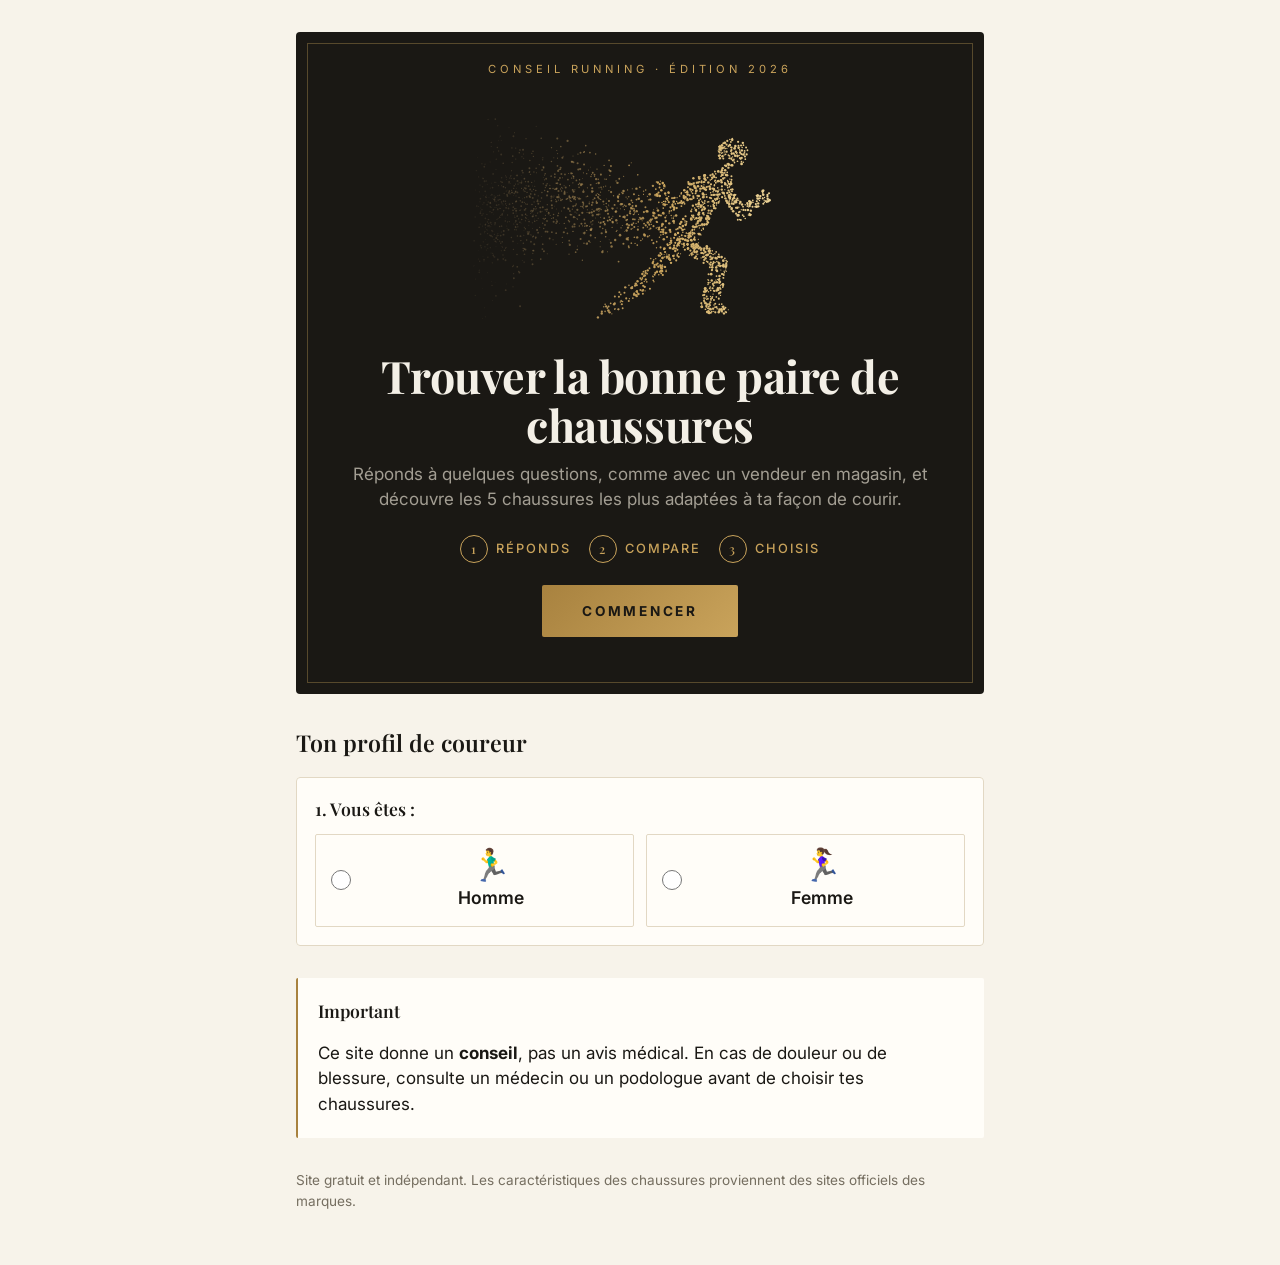
==== index.html @ 0af9e6ed "Annuler la demande de fusion n°16 Remet le site exactement comme après la demande n°15 (nom, titres," ====
<!DOCTYPE html>
<html lang="fr">

  <head>
    <meta charset="UTF-8">
    <meta name="viewport" content="width=device-width, initial-scale=1">
    <title>Trouver la bonne paire de chaussures</title>
    <meta name="description" content="Réponds à quelques questions (niveau, foulée, terrain, poids…) et découvre les 5 chaussures de running qui te correspondent, expliquées comme par un vendeur spécialisé.">
    <!-- Indique au navigateur que le site existe en version claire ET sombre. -->
    <meta name="color-scheme" content="light dark">
    <!-- Pour l'appli de téléphone : la fiche de l'appli (nom, icône, couleurs),
         la couleur de la barre du téléphone et l'icône pour les iPhone. -->
    <link rel="manifest" href="manifest.webmanifest">
    <meta name="theme-color" content="#1a1814" media="(prefers-color-scheme: light)">
    <meta name="theme-color" content="#0d0d0f" media="(prefers-color-scheme: dark)">
    <meta name="apple-mobile-web-app-capable" content="yes">
    <meta name="apple-mobile-web-app-title" content="Ma paire">
    <link rel="apple-touch-icon" href="icones/icone-180.png">
        <!-- L'icône de l'onglet (favicon). Ici, un emoji chaussure dessiné en SVG directement dans le lien :
         pas besoin de fichier image. -->
    <link rel="icon" href="data:image/svg+xml,<svg xmlns='http://www.w3.org/2000/svg' viewBox='0 0 100 100'><text y='.9em' font-size='90'>👟</text></svg>">
    <!-- Les polices viennent de Google Fonts (gratuites) : "Playfair Display" pour les titres,
         "Inter" pour le texte.
         Les deux "preconnect" font gagner un peu de temps au chargement. -->
    <link rel="preconnect" href="https://fonts.googleapis.com">
    <link rel="preconnect" href="https://fonts.gstatic.com" crossorigin>
    <link rel="stylesheet" href="https://fonts.googleapis.com/css2?family=Playfair+Display:wght@600;700&family=Inter:wght@400;500;600;700&display=swap">
    <!-- Relie la page à sa feuille de style. href = le chemin du fichier CSS. -->
        <link rel="stylesheet" href="css/style.css">
  </head>

  <body>

    <!-- ===================== EN-TÊTE : L'ACCUEIL =====================
         Un grand bandeau noir et or qui présente le site en 3 étapes. -->
    <header>
      <div class="accueil">
        <!-- L'illustration du coureur en particules (fichier images/coureur.svg).
             alt="" : elle est décorative, les lecteurs d'écran la sautent. -->
        <img class="illustration-coureur" src="images/coureur.svg" alt="" width="400" height="280">
        <h1>Trouver la bonne paire de chaussures</h1>
        <p class="accueil-texte">Réponds à quelques questions, comme avec un vendeur en magasin, et découvre les 5 chaussures les plus adaptées à ta façon de courir.</p>

        <!-- <ol> = liste numérotée : les 3 étapes du site. -->
        <ol class="etapes">
          <li><span class="etape-numero">1</span> Réponds</li>
          <li><span class="etape-numero">2</span> Compare</li>
          <li><span class="etape-numero">3</span> Choisis</li>
        </ol>

        <!-- Un lien vers la première question, habillé en bouton. -->
        <a class="bouton-commencer" href="#questionnaire">Commencer</a>
      </div>
    </header>

    <!-- ===================== CONTENU PRINCIPAL ===================== -->
    <main>

      <!-- ========== SECTION QUESTIONNAIRE ========== -->
      <section id="questionnaire">
        <h2>Ton profil de coureur</h2>

        <!-- La barre de progression. Elle reste collée en haut de l'écran pendant
             qu'on descend, et app.js la remplit au fur et à mesure des réponses.
             "hidden" la cache tant que le sexe n'est pas choisi. -->
        <div id="progression" class="progression" hidden>
          <p id="progression-texte">1 réponse sur 10</p>
          <div class="progression-fond">
            <div id="progression-barre" class="progression-barre"></div>
          </div>
        </div>

        <!-- <form> regroupe toutes les questions.
             id="formulaire" permettra au JavaScript de le retrouver.
             Chaque réponse est rangée dans un <div class="choix"> : le CSS en fait
             une grande case cliquable. -->
        <form id="formulaire">

          <!-- ----- Question 1 : le sexe -----
               C'est elle qui choisit le parcours (homme ou femme) : la suite du questionnaire
               reste cachée tant qu'on n'a pas répondu, et seules les chaussures du bon
               modèle (homme ou femme) seront proposées.
               La classe "choix-deux" place les deux réponses côte à côte. -->
          <fieldset>
            <legend>1. Vous êtes :</legend>
            <div class="choix-deux">
            <div class="choix">
              <input type="radio" id="sexe-homme" name="sexe" value="homme" required>
              <label for="sexe-homme"><span class="icone" aria-hidden="true">🏃‍♂️</span>Homme</label>
            </div>
            <div class="choix">
              <input type="radio" id="sexe-femme" name="sexe" value="femme">
              <label for="sexe-femme"><span class="icone" aria-hidden="true">🏃‍♀️</span>Femme</label>
            </div>
            </div>
          </fieldset>

          <!-- La suite des questions. "hidden" la cache au départ :
               app.js l'affiche dès que le sexe est choisi. -->
          <div id="suite-questions" hidden>

          <!-- ----- Question 2 : le niveau -----
               Les 3 boutons ont le même name="niveau" : on ne peut en cocher qu'un.
               "required" sur le premier oblige à répondre avant d'envoyer. -->
          <fieldset>
            <legend>2. Quel est ton niveau ?</legend>
            <div class="choix">
              <input type="radio" id="niveau-debutant" name="niveau" value="debutant" required>
              <label for="niveau-debutant"><span class="icone" aria-hidden="true">🌱</span>Débutant (moins d'un an de course)</label>
            </div>
            <div class="choix">
              <input type="radio" id="niveau-intermediaire" name="niveau" value="intermediaire">
              <label for="niveau-intermediaire"><span class="icone" aria-hidden="true">🏃</span>Intermédiaire (je cours régulièrement)</label>
            </div>
            <div class="choix">
              <input type="radio" id="niveau-confirme" name="niveau" value="confirme">
              <label for="niveau-confirme"><span class="icone" aria-hidden="true">🏆</span>Confirmé (je m'entraîne avec des objectifs de temps)</label>
            </div>
          </fieldset>

          <!-- ----- Question 3 : le kilométrage -----
               <select> crée une liste déroulante. Chaque <option> est un choix.
               La première option, vide (value=""), oblige à faire un vrai choix grâce à "required". -->
          <fieldset>
            <legend>3. Combien de kilomètres cours-tu par semaine ?</legend>
            <label for="km">Kilométrage hebdomadaire</label>
            <select id="km" name="km" required>
              <option value="">Choisis une réponse</option>
              <option value="moins15">Moins de 15 km</option>
              <option value="15a30">De 15 à 30 km</option>
              <option value="30a50">De 30 à 50 km</option>
              <option value="plus50">Plus de 50 km</option>
            </select>
          </fieldset>

          <!-- ----- Question 4 : l'objectif ----- -->
          <fieldset>
            <legend>4. Quel est ton objectif principal ?</legend>
            <div class="choix">
              <input type="radio" id="objectif-plaisir" name="objectif" value="plaisir" required>
              <label for="objectif-plaisir"><span class="icone" aria-hidden="true">😊</span>Courir pour le plaisir et la forme</label>
            </div>
            <div class="choix">
              <input type="radio" id="objectif-10km" name="objectif" value="10km">
              <label for="objectif-10km"><span class="icone" aria-hidden="true">⏱️</span>Courses de 5 à 10 km</label>
            </div>
            <div class="choix">
              <input type="radio" id="objectif-semi" name="objectif" value="semi">
              <label for="objectif-semi"><span class="icone" aria-hidden="true">🏅</span>Semi-marathon</label>
            </div>
            <div class="choix">
              <input type="radio" id="objectif-marathon" name="objectif" value="marathon">
              <label for="objectif-marathon"><span class="icone" aria-hidden="true">🏁</span>Marathon</label>
            </div>
            <div class="choix">
              <input type="radio" id="objectif-ultra" name="objectif" value="ultra">
              <label for="objectif-ultra"><span class="icone" aria-hidden="true">⛰️</span>Trail long ou ultra</label>
            </div>
          </fieldset>

          <!-- ----- Question 5 : le terrain ----- -->
          <fieldset>
            <legend>5. Sur quel terrain cours-tu le plus ?</legend>
            <div class="choix">
              <input type="radio" id="terrain-route" name="terrain" value="route" required>
              <label for="terrain-route"><span class="icone" aria-hidden="true">🛣️</span>Route, trottoirs, piste</label>
            </div>
            <div class="choix">
              <input type="radio" id="terrain-trail" name="terrain" value="trail">
              <label for="terrain-trail"><span class="icone" aria-hidden="true">🌲</span>Trail : sentiers, montagne, boue</label>
            </div>
            <div class="choix">
              <input type="radio" id="terrain-mixte" name="terrain" value="mixte">
              <label for="terrain-mixte"><span class="icone" aria-hidden="true">🌳</span>Mixte : un peu des deux, chemins de parc</label>
            </div>
          </fieldset>

          <!-- ----- Question 6 : le poids -----
               On demande une fourchette, pas un chiffre précis : c'est moins intrusif
               et ça suffit pour choisir le niveau d'amorti. -->
          <fieldset>
            <legend>6. Quel est ton poids approximatif ?</legend>
            <label for="poids">Poids</label>
            <select id="poids" name="poids" required>
              <!-- Les tranches de poids sont ajoutées par app.js :
                   elles ne sont pas les mêmes pour les hommes et pour les femmes. -->
              <option value="">Choisis une réponse</option>
            </select>
          </fieldset>

          <!-- ----- Question 7 : la foulée (pronation) -----
               <small> affiche un texte d'aide plus discret.
               Pas d'icônes ici : le schéma explique déjà les réponses. -->
          <fieldset>
            <legend>7. Comment ton pied se pose-t-il ?</legend>
            <p><small>Astuce : regarde l'usure de tes anciennes chaussures. Usées côté intérieur : plutôt pronateur. Côté extérieur : plutôt supinateur. Usure centrée : neutre.</small></p>
            <!-- Le schéma des 3 types de foulée (fichier images/foulee.svg).
                 <figure> regroupe une image et sa légende (<figcaption>). -->
            <figure class="schema-foulee">
              <img src="images/foulee.svg" alt="Schéma : pied neutre, usure au centre de la semelle ; pronateur, le pied s'écrase vers l'intérieur et la semelle s'use côté intérieur ; supinateur, le pied roule vers l'extérieur et la semelle s'use côté extérieur." width="360" height="228">
              <figcaption>En haut, les pieds vus de dos. En bas, les semelles vues de dessus : la zone dorée montre où elles s'usent.</figcaption>
            </figure>
            <div class="choix">
              <input type="radio" id="foulee-neutre" name="foulee" value="neutre" required>
              <label for="foulee-neutre">Neutre</label>
            </div>
            <div class="choix">
              <input type="radio" id="foulee-pronateur" name="foulee" value="pronateur">
              <label for="foulee-pronateur">Pronateur (le pied s'écrase vers l'intérieur)</label>
            </div>
            <div class="choix">
              <input type="radio" id="foulee-supinateur" name="foulee" value="supinateur">
              <label for="foulee-supinateur">Supinateur (le pied roule vers l'extérieur)</label>
            </div>
            <div class="choix">
              <input type="radio" id="foulee-inconnue" name="foulee" value="inconnue">
              <label for="foulee-inconnue">Je ne sais pas</label>
            </div>
          </fieldset>

          <!-- ----- Question 8 : les blessures passées -----
               Ici ce sont des CHECKBOX : plusieurs réponses possibles.
               Pas de "required" : on peut n'en cocher aucune. -->
          <fieldset>
            <legend>8. As-tu déjà eu une de ces blessures ? (plusieurs choix possibles)</legend>
            <div class="choix">
              <input type="checkbox" id="blessure-genou" name="blessures" value="genou">
              <label for="blessure-genou">Douleur au genou</label>
            </div>
            <div class="choix">
              <input type="checkbox" id="blessure-tibia" name="blessures" value="tibia">
              <label for="blessure-tibia">Douleur au tibia (périostite)</label>
            </div>
            <div class="choix">
              <input type="checkbox" id="blessure-achille" name="blessures" value="achille">
              <label for="blessure-achille">Tendon d'Achille</label>
            </div>
            <div class="choix">
              <input type="checkbox" id="blessure-plantaire" name="blessures" value="plantaire">
              <label for="blessure-plantaire">Sous le pied (aponévrosite plantaire)</label>
            </div>
            <div class="choix">
              <input type="checkbox" id="blessure-cheville" name="blessures" value="cheville">
              <label for="blessure-cheville">Entorses de cheville à répétition</label>
            </div>
          </fieldset>

          <!-- ----- Question 9 : les sensations ----- -->
          <fieldset>
            <legend>9. Quelles sensations recherches-tu ?</legend>
            <div class="choix">
              <input type="radio" id="sensation-amorti" name="sensation" value="amorti" required>
              <label for="sensation-amorti"><span class="icone" aria-hidden="true">☁️</span>Beaucoup d'amorti, du confort</label>
            </div>
            <div class="choix">
              <input type="radio" id="sensation-equilibre" name="sensation" value="equilibre">
              <label for="sensation-equilibre"><span class="icone" aria-hidden="true">⚖️</span>Un équilibre entre confort et dynamisme</label>
            </div>
            <div class="choix">
              <input type="radio" id="sensation-dynamisme" name="sensation" value="dynamisme">
              <label for="sensation-dynamisme"><span class="icone" aria-hidden="true">⚡</span>Du dynamisme, une chaussure légère et réactive</label>
            </div>
          </fieldset>

          <!-- ----- Question 10 : la largeur du pied ----- -->
          <fieldset>
            <legend>10. Comment est la largeur de ton pied ?</legend>
            <div class="choix">
              <input type="radio" id="largeur-normale" name="largeur" value="normale" required>
              <label for="largeur-normale"><span class="icone" aria-hidden="true">🦶</span>Normale</label>
            </div>
            <div class="choix">
              <input type="radio" id="largeur-large" name="largeur" value="large">
              <label for="largeur-large"><span class="icone" aria-hidden="true">↔️</span>Large (je me sens souvent serré)</label>
            </div>
            <div class="choix">
              <input type="radio" id="largeur-inconnue" name="largeur" value="inconnue">
              <label for="largeur-inconnue"><span class="icone" aria-hidden="true">🤔</span>Je ne sais pas</label>
            </div>
          </fieldset>

          <!-- ----- Question 11 : le budget ----- -->
          <fieldset>
            <legend>11. Quel est ton budget maximum ?</legend>
            <label for="budget">Budget</label>
            <select id="budget" name="budget" required>
              <option value="">Choisis une réponse</option>
              <option value="100">Jusqu'à 100 €</option>
              <option value="150">Jusqu'à 150 €</option>
              <option value="200">Jusqu'à 200 €</option>
              <option value="illimite">Peu importe</option>
            </select>
          </fieldset>

          <!-- Le bouton d'envoi. type="submit" signifie : "envoie le formulaire". -->
          <button type="submit">Voir mes chaussures</button>

          </div>

        </form>
      </section>


      <!-- ========== AVERTISSEMENT ========== -->
      <aside id="avertissement">
        <h2>Important</h2>
        <p>Ce site donne un <strong>conseil</strong>, pas un avis médical. En cas de douleur ou de blessure, consulte un médecin ou un podologue avant de choisir tes chaussures.</p>
      </aside>

    </main>

    <!-- ===================== PIED DE PAGE ===================== -->
    <footer>
      <p>Site gratuit et indépendant. Les caractéristiques des chaussures proviennent des sites officiels des marques.</p>
    </footer>

        <!-- Charge le JavaScript. On le place en bas de la page pour que tout le HTML
         soit déjà construit quand le script démarre (sinon il ne trouverait pas le formulaire). -->
    <script src="js/app.js"></script>
    <!-- Installe l'appli de téléphone (voir js/appli.js). -->
    <script src="js/appli.js"></script>
  </body>
</html>
---- css/style.css ----
/* =========================================================
   FEUILLE DE STYLE DU SITE "TROUVER LA BONNE PAIRE DE CHAUSSURES"
   ========================================================= */

/* ---------- 1. Les variables ----------
   :root désigne toute la page. On y range nos couleurs dans des "variables"
   (elles commencent par --). Pour changer une couleur partout sur le site,
   il suffit de la modifier ICI. Le mode sombre (section 2) les remplace. */
:root {
  --couleur-principale: #a8823f;   /* or : boutons, réponses choisies, filets */
  --couleur-secondaire: #c9a35b;   /* or clair : fin des barres dorées */
  --degrade: linear-gradient(135deg, #a8823f, #c9a35b);   /* le dégradé doré des boutons */
  --couleur-fond: #f7f3ea;         /* ivoire : fond de la page */
  --fond-page: #f7f3ea;            /* le fond complet de la page (un dégradé en mode sombre) */
  --couleur-carte: #fffdf8;        /* blanc cassé : fond des blocs de questions */
  --couleur-pale: #f1e7d2;         /* or très pâle : réponse choisie */
  --couleur-texte: #1a1814;        /* presque noir : texte principal */
  --couleur-texte-doux: #756e60;   /* gris chaud : textes d'aide */
  --couleur-bordure: #e2d8c4;      /* beige : contours */
  --bordure-pastille: #d8ccb4;     /* beige un peu plus foncé : contour des pastilles */
  --couleur-case-vide: #e9e1cf;    /* beige : cases vides des jauges */
  --fond-bandeau: #1a1814;         /* noir : bandeaux de l'accueil et des résultats */
  --bordure-bandeau: transparent;  /* contour des bandeaux (visible en mode sombre) */
  --or-sur-bandeau: #c9a35b;       /* or : petits textes posés sur les bandeaux noirs */
  --texte-sur-or: #1a1814;         /* texte des boutons dorés */
  --ombre: 0 12px 40px rgba(60, 45, 20, 0.08);            /* ombre douce : les cartes "flottent" */
  --ombre-premiere: 0 20px 50px rgba(60, 45, 20, 0.12);   /* ombre plus marquée de la carte n°1 */
  --reflet-or: rgba(201, 163, 91, 0.28);                  /* reflet qui traverse la carte n°1 */
  --arrondi: 4px;                  /* coins à peine arrondis : plus élégant */
  --police-titres: "Playfair Display", Georgia, serif;
  --police-texte: "Inter", system-ui, -apple-system, "Segoe UI", Roboto, sans-serif;
}

/* ---------- 2. Le mode sombre : noir et or ----------
   Cette "media query" s'applique seulement si le téléphone ou l'ordinateur
   est réglé en mode sombre. On change juste les variables : tout le site suit. */
@media (prefers-color-scheme: dark) {
  :root {
    --couleur-principale: #c9a35b;
    --couleur-secondaire: #e6c88a;
    --degrade: linear-gradient(135deg, #c9a35b, #e6c88a);
    --couleur-fond: #0d0d0f;
    /* radial-gradient : une lueur dorée très légère en haut de la page */
    --fond-page: radial-gradient(1200px 600px at 50% -10%, #1d1a14, #0d0d0f 60%);
    --couleur-carte: #16161a;
    --couleur-pale: #2a2418;
    --couleur-texte: #f3efe6;
    --couleur-texte-doux: #a39e93;
    --couleur-bordure: #2c2b30;
    --bordure-pastille: #3a3830;
    --couleur-case-vide: #2c2b30;
    --fond-bandeau: transparent;
    --bordure-bandeau: #2c2b30;
    --or-sur-bandeau: #e6c88a;
    --texte-sur-or: #0d0d0f;
    --ombre: 0 20px 50px rgba(0, 0, 0, 0.5);
    --ombre-premiere: 0 0 0 1px rgba(201, 163, 91, 0.25), 0 30px 60px rgba(0, 0, 0, 0.6);
    --reflet-or: rgba(232, 200, 130, 0.18);
  }
}

/* ---------- 3. Réglage de base ----------
   box-sizing: border-box fait que la largeur d'un élément INCLUT ses marges intérieures.
   Sans ça, les calculs de taille deviennent vite casse-tête. Le * veut dire "tous les éléments". */
* {
  box-sizing: border-box;
}

/* Quand on clique sur "Commencer", la page glisse doucement jusqu'aux questions. */
html {
  scroll-behavior: smooth;
}

body {
  margin: 0;                                  /* supprime la marge blanche par défaut du navigateur */
  font-family: var(--police-texte);           /* "Inter" : sobre et très lisible */
  font-size: 17px;
  line-height: 1.5;                           /* espace entre les lignes : plus confortable à lire */
  color: var(--couleur-texte);                /* var(...) utilise une variable définie plus haut */
  background: var(--fond-page);
  background-attachment: fixed;               /* le fond ne défile pas avec la page */
}

/* Les titres utilisent la police élégante "Playfair Display". */
h1,
h2,
h3,
legend {
  font-family: var(--police-titres);
}

/* ---------- 4. La largeur du contenu ----------
   On limite la largeur pour que les lignes ne soient pas trop longues sur grand écran,
   et margin: 0 auto centre le bloc horizontalement. padding = marge intérieure. */
header,
main,
footer {
  max-width: 720px;
  margin: 0 auto;
  padding: 0 16px;
}

/* ---------- 5. Les animations ----------
   @keyframes décrit une animation : ici, l'élément apparaît en glissant un peu vers le haut. */
@keyframes apparition {
  from {
    opacity: 0;
    transform: translateY(14px);
  }
  to {
    opacity: 1;
    transform: translateY(0);
  }
}

/* Les éléments qui apparaissent en douceur. */
.accueil,
#suite-questions fieldset,
.bandeau-resultats {
  animation: apparition 0.5s ease-out both;
}

/* Si la personne a demandé moins d'animations dans les réglages de son appareil,
   on les coupe toutes. */
@media (prefers-reduced-motion: reduce) {
  *,
  *::before,
  *::after {
    animation: none !important;
    transition: none !important;
  }

  html {
    scroll-behavior: auto;
  }
}

/* ---------- 6. L'accueil ----------
   Le grand bandeau noir en haut de la page du questionnaire, avec un fin cadre doré. */
header {
  padding-top: 20px;
}

.accueil {
  position: relative;           /* pour placer le cadre et la petite ligne du haut (voir plus bas) */
  padding: 60px 22px 44px;
  border: 1px solid var(--bordure-bandeau);
  border-radius: var(--arrondi);
  color: #f3efe6;
  text-align: center;
  background: var(--fond-bandeau);
}

/* L'illustration du coureur, centrée au-dessus du titre.
   Elle arrive en glissant un peu depuis la gauche, comme s'il entrait en courant. */
.illustration-coureur {
  display: block;
  width: 100%;
  max-width: 340px;
  height: auto;                   /* garde les proportions du dessin */
  margin: 0 auto 8px;
  animation: entree-coureur 1s ease-out both;
}

@keyframes entree-coureur {
  from {
    opacity: 0;
    transform: translateX(-30px);
  }
  to {
    opacity: 1;
    transform: none;
  }
}

/* ::before ajoute un fin cadre doré, 10px à l'intérieur du bandeau.
   pointer-events: none : le cadre ne gêne pas les clics sur le bouton. */
.accueil::before {
  content: "";
  position: absolute;
  inset: 10px;
  border: 1px solid rgba(201, 163, 91, 0.35);
  pointer-events: none;
}

/* ::after écrit une petite ligne en majuscules espacées en haut du bandeau. */
.accueil::after {
  content: "Conseil running · Édition 2026";
  position: absolute;
  top: 28px;
  left: 0;
  right: 0;
  font-size: 0.7rem;
  letter-spacing: 0.35em;
  text-transform: uppercase;
  color: var(--or-sur-bandeau);
}

h1 {
  font-size: 2rem;              /* rem = multiple de la taille de texte de base */
  font-weight: 700;
  line-height: 1.1;
  letter-spacing: -0.01em;
  margin: 0 0 12px;
  color: #f3efe6;
}

.accueil-texte {
  margin: 0 auto;
  max-width: 34em;
  color: #a39e93;
}

/* Les 3 étapes, côte à côte. display: flex aligne les éléments sur une ligne. */
.etapes {
  display: flex;
  justify-content: center;
  flex-wrap: wrap;              /* passent à la ligne si l'écran est trop étroit */
  gap: 10px 18px;
  list-style: none;             /* enlève les numéros automatiques de la liste */
  padding: 0;
  margin: 22px 0;
  font-size: 0.8rem;
  font-weight: 500;
  letter-spacing: 0.15em;       /* lettres espacées */
  text-transform: uppercase;    /* en majuscules */
  color: var(--or-sur-bandeau);
}

.etapes li {
  display: flex;
  align-items: center;
  gap: 8px;
}

/* Le numéro de l'étape dans un rond au contour doré. */
.etape-numero {
  width: 28px;
  height: 28px;
  border-radius: 50%;
  display: flex;
  align-items: center;
  justify-content: center;
  border: 1px solid var(--or-sur-bandeau);
  font-family: var(--police-titres);
}

/* Le bouton "Commencer" : doré, en majuscules espacées. */
.bouton-commencer {
  display: inline-block;
  padding: 16px 40px;
  font-size: 0.85rem;
  font-weight: 700;
  letter-spacing: 0.2em;
  text-transform: uppercase;
  color: var(--texte-sur-or);
  background: var(--degrade);
  border-radius: 2px;
  text-decoration: none;
  transition: transform 0.15s;
}

.bouton-commencer:hover {
  transform: scale(1.04);
}

h2 {
  font-size: 1.45rem;
  font-weight: 600;
  margin: 32px 0 16px;
}

/* ---------- 7. La barre de progression ----------
   position: sticky la garde collée en haut de l'écran quand on descend. */
.progression {
  position: sticky;
  top: 0;
  z-index: 10;                  /* passe au-dessus des questions */
  padding: 10px 0 12px;
  margin-bottom: 8px;
  background-color: var(--couleur-fond);
}

.progression p {
  margin: 0 0 6px;
  font-size: 0.9rem;
  font-weight: 600;
  color: var(--couleur-texte-doux);
}

.progression-fond {
  height: 6px;
  border-radius: 999px;
  overflow: hidden;
  background-color: var(--couleur-case-vide);
}

/* La partie dorée : sa largeur est changée par app.js.
   transition anime le remplissage. */
.progression-barre {
  width: 0;
  height: 100%;
  border-radius: 999px;
  background: linear-gradient(90deg, var(--couleur-principale), var(--couleur-secondaire));
  transition: width 0.4s ease;
}

/* ---------- 8. Les blocs de questions ----------
   Chaque <fieldset> devient une "carte" sobre, sans ombre. */
fieldset {
  background-color: var(--couleur-carte);
  border: 1px solid var(--couleur-bordure);
  border-radius: var(--arrondi);
  padding: 18px 18px 14px;
  margin: 0 0 16px;
  min-width: 0;                 /* sans ça, un fieldset peut déborder de l'écran sur téléphone */
}

/* La question. float: left la place DANS la carte au lieu de sur son contour. */
legend {
  float: left;
  width: 100%;
  padding: 0;
  margin-bottom: 12px;
  font-size: 1.1rem;
  font-weight: 600;
}

/* Ce qui suit la question repart bien en dessous d'elle. */
legend + * {
  clear: both;
}

small {
  color: var(--couleur-texte-doux);
}

fieldset p {
  margin: 0 0 12px;
}

/* ---------- 9. Les réponses en grandes cases cliquables ----------
   Chaque réponse est un <div class="choix"> qui contient le bouton rond (input)
   et son texte (label). Le label devient une grande case ; le bouton rond est
   posé à l'intérieur, à gauche (position: absolute). */
.choix {
  position: relative;
  margin-bottom: 10px;
}

.choix label {
  display: flex;
  align-items: center;
  gap: 12px;
  min-height: 56px;
  padding: 12px 14px 12px 50px;   /* la place à gauche est pour le bouton rond */
  border: 1px solid var(--couleur-bordure);
  border-radius: 2px;
  cursor: pointer;                /* le curseur devient une petite main au survol */
  transition: border-color 0.15s, background-color 0.15s, transform 0.1s;
}

.choix label:hover {
  border-color: var(--couleur-principale);
}

.choix label:active {
  transform: scale(0.98);         /* la case "s'enfonce" un peu quand on appuie */
}

/* Le bouton rond ou la case à cocher, centré verticalement à gauche de la case.
   accent-color le colore avec notre or. */
.choix input {
  position: absolute;
  left: 16px;
  top: 50%;
  transform: translateY(-50%);
  width: 20px;
  height: 20px;
  margin: 0;
  accent-color: var(--couleur-principale);
  cursor: pointer;
}

/* L'icône (emoji) de la réponse. */
.icone {
  font-size: 1.5rem;
  line-height: 1;
}

/* La réponse choisie : contour doré et fond or pâle.
   Le + veut dire "le <label> placé juste après la case cochée". */
.choix input:checked + label {
  border-color: var(--couleur-principale);
  background-color: var(--couleur-pale);
  font-weight: 600;
}

/* Au clavier (touche Tab), la case qui a le focus reçoit un contour bien visible. */
.choix input:focus-visible + label {
  outline: 3px solid var(--couleur-texte);
  outline-offset: 2px;
}

/* La question 1 : "Homme" et "Femme" côte à côte, en grandes cases.
   display: grid les range en deux colonnes égales. */
.choix-deux {
  display: grid;
  grid-template-columns: minmax(0, 1fr) minmax(0, 1fr);   /* minmax(0, …) : ne déborde jamais de l'écran */
  gap: 12px;
  margin-bottom: 4px;
}

.choix-deux .choix {
  margin: 0;
}

.choix-deux label {
  min-height: 72px;
  font-size: 1.1rem;
  font-weight: 600;
}

/* Dans ces deux cases, l'icône est au-dessus du mot, pour tenir sur un téléphone. */
.choix-deux label {
  flex-direction: column;
  justify-content: center;
  gap: 4px;
  padding: 14px 10px 14px 42px;
}

.choix-deux .icone {
  font-size: 2rem;
}

/* Le schéma de la foulée (question 7) : centré, jamais plus large que le bloc. */
.schema-foulee {
  margin: 0 0 16px;
  text-align: center;
}

.schema-foulee img {
  display: block;
  width: 100%;
  max-width: 420px;
  height: auto;                   /* garde les proportions du dessin */
  margin: 0 auto;
}

.schema-foulee figcaption {
  margin-top: 6px;
  font-size: 0.8rem;
  color: var(--couleur-texte-doux);
}

/* Le texte au-dessus des listes déroulantes. */
fieldset > label {
  display: block;
  font-size: 0.9rem;
  color: var(--couleur-texte-doux);
}

/* Les listes déroulantes prennent toute la largeur du bloc. */
select {
  display: block;
  width: 100%;
  margin: 6px 0 4px;
  padding: 14px 12px;
  font-size: 1rem;
  color: var(--couleur-texte);
  border: 1px solid var(--couleur-bordure);
  border-radius: 2px;
  background-color: var(--couleur-carte);
  cursor: pointer;
}

select:hover {
  border-color: var(--couleur-principale);
}

/* ---------- 10. Le bouton ----------
   Doré, en majuscules espacées, comme le bouton "Commencer". */
button {
  display: block;
  width: 100%;
  padding: 18px;
  font-family: var(--police-texte);
  font-size: 0.9rem;
  font-weight: 700;
  letter-spacing: 0.2em;
  text-transform: uppercase;
  color: var(--texte-sur-or);
  background: var(--degrade);
  border: none;
  border-radius: 2px;
  cursor: pointer;
  transition: transform 0.15s;  /* anime doucement le changement ci-dessous */
}

/* :hover = quand la souris survole le bouton. Il grossit très légèrement. */
button:hover {
  transform: scale(1.02);
}

/* :focus-visible = quand on arrive sur un élément au clavier (touche Tab).
   Le contour visible aide les personnes qui naviguent sans souris. */
button:focus-visible,
select:focus-visible,
a:focus-visible {
  outline: 3px solid var(--couleur-texte);
  outline-offset: 2px;
}

/* ---------- 11. L'avertissement ----------
   Un bloc sobre avec un filet doré à gauche pour attirer l'œil. */
#avertissement {
  background-color: var(--couleur-carte);
  border-left: 2px solid var(--couleur-principale);
  border-radius: 2px;
  padding: 4px 20px;
  margin: 32px 0;
}

#avertissement h2 {
  margin-top: 16px;
  font-size: 1.1rem;
}

/* ---------- 12. Le pied de page ---------- */
footer {
  color: var(--couleur-texte-doux);
  font-size: 0.85rem;
  padding-bottom: 40px;
}

/* ---------- 13. Adaptation aux grands écrans ----------
   Une "media query" : les règles à l'intérieur ne s'appliquent que si l'écran
   fait au moins 700px de large (tablette, ordinateur). Sur téléphone, elles sont ignorées.
   On écrit d'abord pour le téléphone, puis on améliore pour les grands écrans :
   c'est la méthode "mobile d'abord". */
@media (min-width: 700px) {
  header {
    padding-top: 32px;
  }

  .accueil {
    padding: 72px 40px 56px;
  }

  h1 {
    font-size: 2.8rem;
  }
}

/* =========================================================
   14. LA PAGE DES RÉSULTATS (resultats.html)
   Tout ce qui suit ne s'applique qu'à la page des résultats, grâce à la classe
   "page-resultats" posée sur son <body>.
   ========================================================= */

/* Une page plus large que le questionnaire, pour mettre deux cartes côte à côte. */
.page-resultats header,
.page-resultats main,
.page-resultats footer {
  max-width: 1040px;
}

/* Le nom du site, en petit, qui ramène au questionnaire. */
.nom-du-site {
  margin: 0;
  font-family: var(--police-titres);
  font-weight: 700;
  letter-spacing: 0.05em;
}

.nom-du-site a {
  color: var(--couleur-principale);
  text-decoration: none;
}

/* Le bandeau noir en haut des résultats. */
.bandeau-resultats {
  margin: 16px 0 24px;
  padding: 28px 24px;
  border: 1px solid var(--bordure-bandeau);
  border-radius: var(--arrondi);
  color: #f3efe6;
  background: var(--fond-bandeau);
}

.bandeau-resultats h1 {
  margin: 0 0 6px;
}

/* Le résumé du profil, en petites majuscules dorées. */
.bandeau-resultats p {
  margin: 0;
  font-size: 0.8rem;
  font-weight: 500;
  letter-spacing: 0.12em;
  text-transform: uppercase;
  color: var(--or-sur-bandeau);
}

/* Le titre reçoit le focus au chargement : pas de contour autour. */
#titre-resultats:focus {
  outline: none;
}

/* ---------- Les cartes ----------
   Sur téléphone, une carte sous l'autre. Sur grand écran, voir plus bas. */
#resultats {
  display: grid;
  gap: 20px;
}

.carte-resultat {
  background-color: var(--couleur-carte);
  border: 1px solid var(--couleur-bordure);
  border-radius: var(--arrondi);
  padding: 20px;
  box-shadow: var(--ombre);
  /* Les cartes apparaissent l'une après l'autre : la carte n° i attend i × 0,1 s.
     --i est donné par resultats.js. calc() fait le calcul. */
  animation: apparition 0.5s ease-out both;
  animation-delay: calc(var(--i, 0) * 0.1s);
}

/* La carte n°1 est mise en avant avec un contour doré et une ombre plus marquée.
   Elle a sa propre animation d'entrée, plus marquée que les autres (voir plus bas). */
.carte-premiere {
  border: 1px solid var(--couleur-principale);
  box-shadow: var(--ombre-premiere);
  position: relative;             /* sert de repère au reflet doré (::after) */
  overflow: hidden;               /* le reflet ne dépasse pas de la carte */
  animation: entree-premiere 0.9s cubic-bezier(0.2, 0.8, 0.2, 1) both;
}

/* Les autres cartes attendent que la n°1 soit arrivée avant d'apparaître. */
.carte-resultat:not(.carte-premiere) {
  animation-delay: calc(0.5s + var(--i, 0) * 0.1s);
}

/* 1. La carte n°1 monte, grossit un tout petit peu trop, puis se pose. */
@keyframes entree-premiere {
  0% {
    opacity: 0;
    transform: translateY(28px) scale(0.95);
  }
  60% {
    opacity: 1;
    transform: translateY(-4px) scale(1.01);
  }
  100% {
    opacity: 1;
    transform: none;
  }
}

/* 2. Un reflet doré traverse la carte une fois, comme sur un objet précieux.
   ::after crée un calque vide par-dessus la carte : c'est lui qui bouge. */
.carte-premiere::after {
  content: "";
  position: absolute;
  inset: 0;                       /* couvre toute la carte */
  background: linear-gradient(110deg, transparent 35%, var(--reflet-or) 50%, transparent 65%);
  transform: translateX(-100%);   /* au départ, caché à gauche */
  pointer-events: none;           /* les clics passent à travers */
  animation: reflet 1.3s ease-in-out 0.8s both;
}

@keyframes reflet {
  to {
    transform: translateX(100%);  /* ressort à droite */
  }
}

/* 3. Le rond « 1 » apparaît d'un coup et lance une onde dorée autour de lui. */
.carte-premiere .rang {
  animation: halo-rang 1.4s ease-out 0.7s both;
}

@keyframes halo-rang {
  0% {
    transform: scale(0.4);
    opacity: 0;
    box-shadow: 0 0 0 0 var(--couleur-principale);
  }
  30% {
    transform: scale(1.18);
    opacity: 1;
  }
  45% {
    transform: scale(1);
  }
  100% {
    transform: scale(1);
    opacity: 1;
    box-shadow: 0 0 0 16px transparent;
  }
}

/* L'en-tête de la carte : numéro, nom et prix sur une même ligne. */
.carte-entete {
  display: flex;
  align-items: center;
  gap: 14px;
}

/* Le numéro dans un rond au contour doré. */
.rang {
  flex-shrink: 0;                 /* empêche le rond de s'écraser sur petit écran */
  width: 44px;
  height: 44px;
  border-radius: 50%;             /* 50 % d'arrondi transforme un carré en cercle */
  border: 1px solid var(--couleur-principale);
  color: var(--couleur-principale);
  font-family: var(--police-titres);
  font-weight: 700;
  font-size: 1.3rem;
  display: flex;
  align-items: center;
  justify-content: center;
}

/* min-width: 0 permet aux noms très longs de passer à la ligne au lieu de déborder. */
.carte-nom {
  min-width: 0;
}

.marque {
  margin: 0;
  font-size: 0.8rem;
  font-weight: 600;
  text-transform: uppercase;      /* écrit la marque en majuscules */
  letter-spacing: 0.3em;
  color: var(--couleur-principale);
}

.carte-resultat h2 {
  font-size: 1.6rem;
  line-height: 1.1;
  margin: 0;
}

/* Le prix, en grand, poussé tout à droite par margin-left: auto. */
.prix {
  margin: 0 0 0 auto;
  font-family: var(--police-titres);
  font-size: 1.5rem;
  font-weight: 600;
  color: var(--couleur-texte);
  white-space: nowrap;            /* "140 €" ne se coupe jamais en deux lignes */
}

.photo-chaussure {
  display: block;
  width: 100%;
  height: 200px;
  object-fit: contain;            /* l'image entière est visible, sans être déformée */
  margin-top: 14px;
}

/* ---------- Les pastilles ----------
   Le score, le terrain, le type : de petites étiquettes à fin contour. */
.pastilles {
  display: flex;
  flex-wrap: wrap;
  gap: 8px;
  margin-top: 16px;
}

.score-badge,
.pastille {
  margin: 0;
  padding: 4px 12px;
  border-radius: 2px;
  font-size: 0.85rem;
  font-weight: 700;
}

.score-badge {
  border: 1px solid var(--couleur-principale);
  color: var(--couleur-principale);
}

/* Les pastilles sont discrètes ; seule "Stable" est dorée, car c'est une info importante. */
.pastille {
  border: 1px solid var(--bordure-pastille);
  color: var(--couleur-texte-doux);
}

.pastille-stable {
  border-color: var(--couleur-principale);
  color: var(--couleur-principale);
}

.intro {
  font-weight: 600;
  margin: 14px 0 0;
}

/* ---------- Les jauges Amorti et Dynamisme ---------- */
.jauges {
  display: grid;
  gap: 8px;
  margin-top: 14px;
}

/* Une jauge = le nom, les 5 cases, la note. Trois colonnes sur une ligne. */
.jauge {
  display: grid;
  grid-template-columns: 6.5em 1fr auto;
  align-items: center;
  gap: 10px;
  font-size: 0.9rem;
}

.jauge-nom {
  color: var(--couleur-texte-doux);
}

.jauge-cases {
  display: flex;
  gap: 4px;
}

/* Des cases très fines : un simple trait doré. */
.case {
  flex: 1;
  height: 3px;
  background-color: var(--couleur-case-vide);
}

.case.pleine {
  background: linear-gradient(90deg, var(--couleur-principale), var(--couleur-secondaire));
}

.jauge-note {
  font-weight: 700;
}

/* ---------- Le drop et le poids ---------- */
.caracteristiques {
  display: flex;
  gap: 28px;
  margin: 14px 0 0;
  padding-top: 12px;
  border-top: 1px solid var(--couleur-bordure);
}

.caracteristiques dt {
  font-size: 0.75rem;
  color: var(--couleur-texte-doux);
}

.caracteristiques dd {
  margin: 0;
  font-weight: 700;
}

/* ---------- Les explications ---------- */
.carte-resultat h4 {
  margin: 16px 0 4px;
  font-size: 0.95rem;
}

.carte-resultat ul {
  margin: 0;
  padding-left: 20px;
  font-size: 0.95rem;
}

/* Les alertes en gris, pour les distinguer des points forts. */
.alertes {
  color: var(--couleur-texte-doux);
}

.note-modele {
  font-size: 0.85rem;
  color: var(--couleur-texte-doux);
  margin: 12px 0 0;
}

/* Le lien vers la fiche officielle, habillé en bouton à contour doré. */
.lien-fiche {
  display: inline-block;
  margin-top: 16px;
  padding: 9px 18px;
  border: 1px solid var(--couleur-principale);
  border-radius: 2px;
  color: var(--couleur-principale);
  font-size: 0.75rem;
  font-weight: 700;
  letter-spacing: 0.15em;
  text-transform: uppercase;
  text-decoration: none;
  transition: background-color 0.15s, color 0.15s;
}

.lien-fiche:hover {
  background-color: var(--couleur-principale);
  color: var(--texte-sur-or);
}

.conseil-essai {
  margin: 0;
  font-size: 0.9rem;
  color: var(--couleur-texte-doux);
}

.aucun-resultat {
  background-color: var(--couleur-carte);
  border: 1px solid var(--couleur-bordure);
  border-radius: var(--arrondi);
  padding: 20px;
}

/* Le bouton "Recommencer" : c'est un lien <a>, habillé comme le bouton principal. */
.zone-recommencer {
  text-align: center;
  margin: 24px 0 0;
}

.bouton-recommencer {
  display: inline-block;
  padding: 16px 36px;
  font-size: 0.85rem;
  font-weight: 700;
  letter-spacing: 0.2em;
  text-transform: uppercase;
  color: var(--texte-sur-or);
  background: var(--degrade);
  border-radius: 2px;
  text-decoration: none;
  transition: transform 0.15s;
}

.bouton-recommencer:hover {
  transform: scale(1.03);
}

/* ---------- Sur grand écran : deux cartes par ligne ----------
   La carte n°1 et les phrases sous les cartes prennent toute la largeur
   (grid-column: 1 / -1 = de la première à la dernière colonne). */
@media (min-width: 800px) {
  #resultats {
    grid-template-columns: 1fr 1fr;
  }

  .carte-premiere,
  .conseil-essai,
  .aucun-resultat {
    grid-column: 1 / -1;
  }

  .carte-resultat {
    padding: 24px 28px;
  }

  .carte-premiere h2 {
    font-size: 2rem;
  }

  .bandeau-resultats {
    padding: 40px 36px;
  }
}
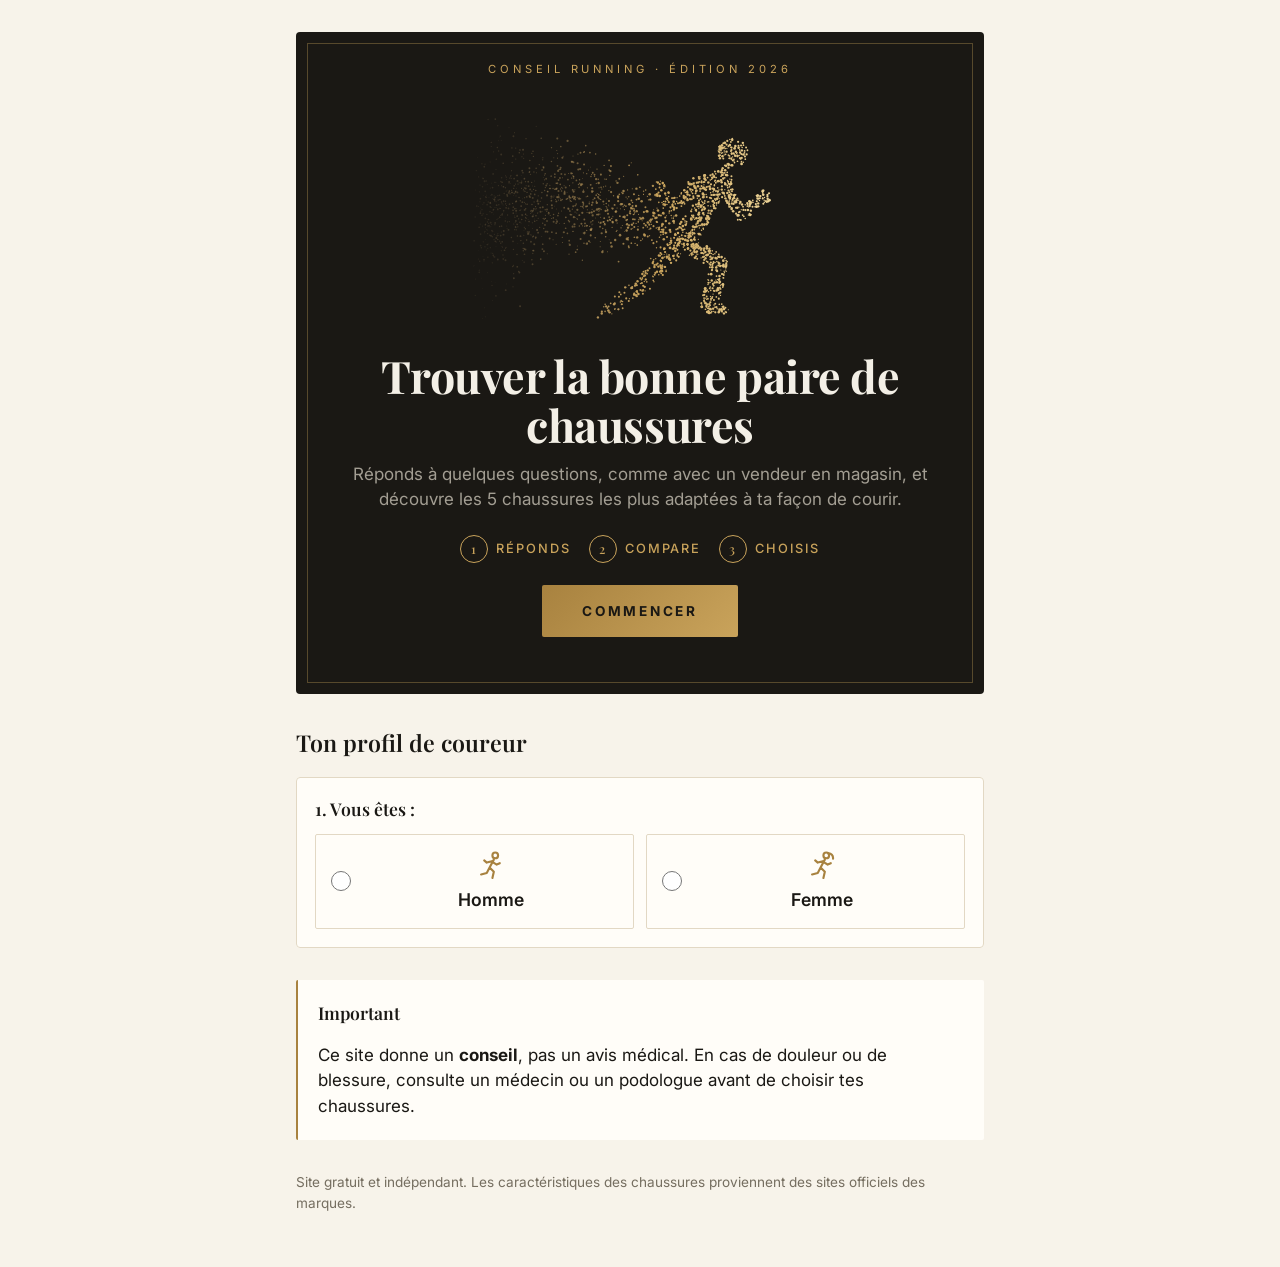
==== commit c2be365c: "Pictogrammes dorés à la place des emojis du questionnaire 19 petits dessins au trait (SVG maison reg" ====
--- a/index.html
+++ b/index.html
@@ -16,9 +16,9 @@
     <meta name="apple-mobile-web-app-capable" content="yes">
     <meta name="apple-mobile-web-app-title" content="Ma paire">
     <link rel="apple-touch-icon" href="icones/icone-180.png">
-        <!-- L'icône de l'onglet (favicon). Ici, un emoji chaussure dessiné en SVG directement dans le lien :
-         pas besoin de fichier image. -->
-    <link rel="icon" href="data:image/svg+xml,<svg xmlns='http://www.w3.org/2000/svg' viewBox='0 0 100 100'><text y='.9em' font-size='90'>👟</text></svg>">
+    <!-- L'icône de l'onglet (favicon) : le logo du coureur doré (fichier images/logo.svg).
+         Google l'affiche aussi à côté du site dans ses résultats. -->
+    <link rel="icon" href="icones/favicon-48.png" type="image/png" sizes="48x48">
     <!-- Les polices viennent de Google Fonts (gratuites) : "Playfair Display" pour les titres,
          "Inter" pour le texte.
          Les deux "preconnect" font gagner un peu de temps au chargement. -->
@@ -30,6 +30,30 @@
   </head>
 
   <body>
+    <!-- Les pictogrammes dorés des réponses, dessinés pour le site.
+         Chaque <symbol> est un dessin ; plus bas, <use href="#picto-…"> le réutilise.
+         stroke="currentColor" : le trait prend la couleur du texte autour (ici l'or, voir .icone dans le CSS). -->
+    <svg xmlns="http://www.w3.org/2000/svg" style="display:none">
+      <symbol id="picto-homme" viewBox="0 0 24 24" fill="none" stroke="currentColor" stroke-width="1.5" stroke-linecap="round" stroke-linejoin="round"><circle cx="15" cy="4.5" r="2"/><path d="M14 7.5 11 13M13.2 9.2l2.8 1.8 2.2-1M12.6 8.6 9 9.6 7.2 8M11 13l3 3-1 4.5M11 13l-2 4-4 1"/></symbol>
+      <symbol id="picto-femme" viewBox="0 0 24 24" fill="none" stroke="currentColor" stroke-width="1.5" stroke-linecap="round" stroke-linejoin="round"><circle cx="15" cy="4.5" r="2"/><path d="M16.4 3.1c2.1-.2 3.6 1.4 3.4 3.8M14 7.5 11 13M13.2 9.2l2.8 1.8 2.2-1M12.6 8.6 9 9.6 7.2 8M11 13l3 3-1 4.5M11 13l-2 4-4 1"/></symbol>
+      <symbol id="picto-debutant" viewBox="0 0 24 24" fill="none" stroke="currentColor" stroke-width="1.5" stroke-linecap="round" stroke-linejoin="round"><path d="M12 21V11M12 13c0-4-3-6-7-6 0 4 3 6 7 6zM12 11c0-4 3-6 7-6 0 4-3 6-7 6z"/></symbol>
+      <symbol id="picto-intermediaire" viewBox="0 0 24 24" fill="none" stroke="currentColor" stroke-width="1.5" stroke-linecap="round" stroke-linejoin="round"><path d="M3 16.5h17.5c.3 0 .5-.2.5-.5 0-1.6-1.2-2.8-3-3.2l-4.2-1L11.5 8H9l-.7 1.5H6L5 8H3zM3 19.5h18M10.5 11l1.5-.5M11.8 12.6l1.6-.5"/></symbol>
+      <symbol id="picto-confirme" viewBox="0 0 24 24" fill="none" stroke="currentColor" stroke-width="1.5" stroke-linecap="round" stroke-linejoin="round"><path d="M8 4h8v5a4 4 0 0 1-8 0zM8 6H5a3 3 0 0 0 3 4M16 6h3a3 3 0 0 1-3 4M12 13v4M9.5 17h5M8 20.5h8"/></symbol>
+      <symbol id="picto-plaisir" viewBox="0 0 24 24" fill="none" stroke="currentColor" stroke-width="1.5" stroke-linecap="round" stroke-linejoin="round"><circle cx="12" cy="12" r="9"/><path d="M8.5 14.5a4 4 0 0 0 7 0M9 9.5v.5M15 9.5v.5"/></symbol>
+      <symbol id="picto-10km" viewBox="0 0 24 24" fill="none" stroke="currentColor" stroke-width="1.5" stroke-linecap="round" stroke-linejoin="round"><circle cx="12" cy="13.5" r="7"/><path d="M12 13.5V9.5M10 3h4M12 3v3.5M18 7.5l1.5-1.5"/></symbol>
+      <symbol id="picto-semi" viewBox="0 0 24 24" fill="none" stroke="currentColor" stroke-width="1.5" stroke-linecap="round" stroke-linejoin="round"><path d="M8 3l4 7 4-7"/><circle cx="12" cy="15" r="5.5"/><path d="m12 12.6.8 1.6 1.7.2-1.2 1.2.3 1.7-1.6-.8-1.6.8.3-1.7-1.2-1.2 1.7-.2z"/></symbol>
+      <symbol id="picto-marathon" viewBox="0 0 24 24" fill="none" stroke="currentColor" stroke-width="1.5" stroke-linecap="round" stroke-linejoin="round"><path d="M5 21V3.5M5 4h13l-2.5 4L18 12H5M9.3 4v8M13.7 4v8M5 8h11.5"/></symbol>
+      <symbol id="picto-ultra" viewBox="0 0 24 24" fill="none" stroke="currentColor" stroke-width="1.5" stroke-linecap="round" stroke-linejoin="round"><path d="M2 20 9 8l4 6 3-4 6 10zM7.3 10.9l1.7 1.1 1.7-1.1"/></symbol>
+      <symbol id="picto-route" viewBox="0 0 24 24" fill="none" stroke="currentColor" stroke-width="1.5" stroke-linecap="round" stroke-linejoin="round"><path d="M9 3 5 21M15 3l4 18M12 4v2M12 9v3M12 15v4"/></symbol>
+      <symbol id="picto-trail" viewBox="0 0 24 24" fill="none" stroke="currentColor" stroke-width="1.5" stroke-linecap="round" stroke-linejoin="round"><path d="M12 3 7 10h3l-4 6h12l-4-6h3zM12 16v5"/></symbol>
+      <symbol id="picto-mixte" viewBox="0 0 24 24" fill="none" stroke="currentColor" stroke-width="1.5" stroke-linecap="round" stroke-linejoin="round"><circle cx="9" cy="8.5" r="5"/><path d="M9 13.5V20M3 20.5h18M14.5 20.5c1.5-2.5 3-4 5.5-4.5"/></symbol>
+      <symbol id="picto-amorti" viewBox="0 0 24 24" fill="none" stroke="currentColor" stroke-width="1.5" stroke-linecap="round" stroke-linejoin="round"><path d="M7 18h10.5a3.8 3.8 0 0 0 .4-7.6A5.5 5.5 0 0 0 7.3 9.6 4.2 4.2 0 0 0 7 18z"/></symbol>
+      <symbol id="picto-equilibre" viewBox="0 0 24 24" fill="none" stroke="currentColor" stroke-width="1.5" stroke-linecap="round" stroke-linejoin="round"><circle cx="12" cy="4.5" r="1.2"/><path d="M12 5.7V20M8 20.5h8M4.5 7.5h15M4.5 7.5 2 13h5zM19.5 7.5 17 13h5zM2 13a2.5 2 0 0 0 5 0M17 13a2.5 2 0 0 0 5 0"/></symbol>
+      <symbol id="picto-dynamisme" viewBox="0 0 24 24" fill="none" stroke="currentColor" stroke-width="1.5" stroke-linecap="round" stroke-linejoin="round"><path d="M13.5 2 5 14h6.5l-1 8L19 10h-6.5z"/></symbol>
+      <symbol id="picto-normale" viewBox="0 0 24 24" fill="none" stroke="currentColor" stroke-width="1.5" stroke-linecap="round" stroke-linejoin="round"><path d="M12 2.8c-2.6 0-4.2 2.6-4.2 6.2 0 3 1.1 4.6 1.1 7.1 0 2.6-.9 5.1 3.1 5.1s3.4-3 3-5.6c-.3-2 1-3.6 1-6.6 0-3.6-1.5-6.2-4-6.2z"/></symbol>
+      <symbol id="picto-large" viewBox="0 0 24 24" fill="none" stroke="currentColor" stroke-width="1.5" stroke-linecap="round" stroke-linejoin="round"><path d="M3 12h18M7 8l-4 4 4 4M17 8l4 4-4 4"/></symbol>
+      <symbol id="picto-inconnue" viewBox="0 0 24 24" fill="none" stroke="currentColor" stroke-width="1.5" stroke-linecap="round" stroke-linejoin="round"><circle cx="12" cy="12" r="9"/><path d="M9.5 9.5a2.5 2.5 0 1 1 3.4 2.3c-.6.3-.9.9-.9 1.5v.6M12 16.8v.2"/></symbol>
+    </svg>
 
     <!-- ===================== EN-TÊTE : L'ACCUEIL =====================
          Un grand bandeau noir et or qui présente le site en 3 étapes. -->
@@ -86,11 +110,11 @@
             <div class="choix-deux">
             <div class="choix">
               <input type="radio" id="sexe-homme" name="sexe" value="homme" required>
-              <label for="sexe-homme"><span class="icone" aria-hidden="true">🏃‍♂️</span>Homme</label>
+              <label for="sexe-homme"><span class="icone" aria-hidden="true"><svg><use href="#picto-homme"/></svg></span>Homme</label>
             </div>
             <div class="choix">
               <input type="radio" id="sexe-femme" name="sexe" value="femme">
-              <label for="sexe-femme"><span class="icone" aria-hidden="true">🏃‍♀️</span>Femme</label>
+              <label for="sexe-femme"><span class="icone" aria-hidden="true"><svg><use href="#picto-femme"/></svg></span>Femme</label>
             </div>
             </div>
           </fieldset>
@@ -106,15 +130,15 @@
             <legend>2. Quel est ton niveau ?</legend>
             <div class="choix">
               <input type="radio" id="niveau-debutant" name="niveau" value="debutant" required>
-              <label for="niveau-debutant"><span class="icone" aria-hidden="true">🌱</span>Débutant (moins d'un an de course)</label>
+              <label for="niveau-debutant"><span class="icone" aria-hidden="true"><svg><use href="#picto-debutant"/></svg></span>Débutant (moins d'un an de course)</label>
             </div>
             <div class="choix">
               <input type="radio" id="niveau-intermediaire" name="niveau" value="intermediaire">
-              <label for="niveau-intermediaire"><span class="icone" aria-hidden="true">🏃</span>Intermédiaire (je cours régulièrement)</label>
+              <label for="niveau-intermediaire"><span class="icone" aria-hidden="true"><svg><use href="#picto-intermediaire"/></svg></span>Intermédiaire (je cours régulièrement)</label>
             </div>
             <div class="choix">
               <input type="radio" id="niveau-confirme" name="niveau" value="confirme">
-              <label for="niveau-confirme"><span class="icone" aria-hidden="true">🏆</span>Confirmé (je m'entraîne avec des objectifs de temps)</label>
+              <label for="niveau-confirme"><span class="icone" aria-hidden="true"><svg><use href="#picto-confirme"/></svg></span>Confirmé (je m'entraîne avec des objectifs de temps)</label>
             </div>
           </fieldset>
 
@@ -138,23 +162,23 @@
             <legend>4. Quel est ton objectif principal ?</legend>
             <div class="choix">
               <input type="radio" id="objectif-plaisir" name="objectif" value="plaisir" required>
-              <label for="objectif-plaisir"><span class="icone" aria-hidden="true">😊</span>Courir pour le plaisir et la forme</label>
+              <label for="objectif-plaisir"><span class="icone" aria-hidden="true"><svg><use href="#picto-plaisir"/></svg></span>Courir pour le plaisir et la forme</label>
             </div>
             <div class="choix">
               <input type="radio" id="objectif-10km" name="objectif" value="10km">
-              <label for="objectif-10km"><span class="icone" aria-hidden="true">⏱️</span>Courses de 5 à 10 km</label>
+              <label for="objectif-10km"><span class="icone" aria-hidden="true"><svg><use href="#picto-10km"/></svg></span>Courses de 5 à 10 km</label>
             </div>
             <div class="choix">
               <input type="radio" id="objectif-semi" name="objectif" value="semi">
-              <label for="objectif-semi"><span class="icone" aria-hidden="true">🏅</span>Semi-marathon</label>
+              <label for="objectif-semi"><span class="icone" aria-hidden="true"><svg><use href="#picto-semi"/></svg></span>Semi-marathon</label>
             </div>
             <div class="choix">
               <input type="radio" id="objectif-marathon" name="objectif" value="marathon">
-              <label for="objectif-marathon"><span class="icone" aria-hidden="true">🏁</span>Marathon</label>
+              <label for="objectif-marathon"><span class="icone" aria-hidden="true"><svg><use href="#picto-marathon"/></svg></span>Marathon</label>
             </div>
             <div class="choix">
               <input type="radio" id="objectif-ultra" name="objectif" value="ultra">
-              <label for="objectif-ultra"><span class="icone" aria-hidden="true">⛰️</span>Trail long ou ultra</label>
+              <label for="objectif-ultra"><span class="icone" aria-hidden="true"><svg><use href="#picto-ultra"/></svg></span>Trail long ou ultra</label>
             </div>
           </fieldset>
 
@@ -163,15 +187,15 @@
             <legend>5. Sur quel terrain cours-tu le plus ?</legend>
             <div class="choix">
               <input type="radio" id="terrain-route" name="terrain" value="route" required>
-              <label for="terrain-route"><span class="icone" aria-hidden="true">🛣️</span>Route, trottoirs, piste</label>
+              <label for="terrain-route"><span class="icone" aria-hidden="true"><svg><use href="#picto-route"/></svg></span>Route, trottoirs, piste</label>
             </div>
             <div class="choix">
               <input type="radio" id="terrain-trail" name="terrain" value="trail">
-              <label for="terrain-trail"><span class="icone" aria-hidden="true">🌲</span>Trail : sentiers, montagne, boue</label>
+              <label for="terrain-trail"><span class="icone" aria-hidden="true"><svg><use href="#picto-trail"/></svg></span>Trail : sentiers, montagne, boue</label>
             </div>
             <div class="choix">
               <input type="radio" id="terrain-mixte" name="terrain" value="mixte">
-              <label for="terrain-mixte"><span class="icone" aria-hidden="true">🌳</span>Mixte : un peu des deux, chemins de parc</label>
+              <label for="terrain-mixte"><span class="icone" aria-hidden="true"><svg><use href="#picto-mixte"/></svg></span>Mixte : un peu des deux, chemins de parc</label>
             </div>
           </fieldset>
 
@@ -250,15 +274,15 @@
             <legend>9. Quelles sensations recherches-tu ?</legend>
             <div class="choix">
               <input type="radio" id="sensation-amorti" name="sensation" value="amorti" required>
-              <label for="sensation-amorti"><span class="icone" aria-hidden="true">☁️</span>Beaucoup d'amorti, du confort</label>
+              <label for="sensation-amorti"><span class="icone" aria-hidden="true"><svg><use href="#picto-amorti"/></svg></span>Beaucoup d'amorti, du confort</label>
             </div>
             <div class="choix">
               <input type="radio" id="sensation-equilibre" name="sensation" value="equilibre">
-              <label for="sensation-equilibre"><span class="icone" aria-hidden="true">⚖️</span>Un équilibre entre confort et dynamisme</label>
+              <label for="sensation-equilibre"><span class="icone" aria-hidden="true"><svg><use href="#picto-equilibre"/></svg></span>Un équilibre entre confort et dynamisme</label>
             </div>
             <div class="choix">
               <input type="radio" id="sensation-dynamisme" name="sensation" value="dynamisme">
-              <label for="sensation-dynamisme"><span class="icone" aria-hidden="true">⚡</span>Du dynamisme, une chaussure légère et réactive</label>
+              <label for="sensation-dynamisme"><span class="icone" aria-hidden="true"><svg><use href="#picto-dynamisme"/></svg></span>Du dynamisme, une chaussure légère et réactive</label>
             </div>
           </fieldset>
 
@@ -267,15 +291,15 @@
             <legend>10. Comment est la largeur de ton pied ?</legend>
             <div class="choix">
               <input type="radio" id="largeur-normale" name="largeur" value="normale" required>
-              <label for="largeur-normale"><span class="icone" aria-hidden="true">🦶</span>Normale</label>
+              <label for="largeur-normale"><span class="icone" aria-hidden="true"><svg><use href="#picto-normale"/></svg></span>Normale</label>
             </div>
             <div class="choix">
               <input type="radio" id="largeur-large" name="largeur" value="large">
-              <label for="largeur-large"><span class="icone" aria-hidden="true">↔️</span>Large (je me sens souvent serré)</label>
+              <label for="largeur-large"><span class="icone" aria-hidden="true"><svg><use href="#picto-large"/></svg></span>Large (je me sens souvent serré)</label>
             </div>
             <div class="choix">
               <input type="radio" id="largeur-inconnue" name="largeur" value="inconnue">
-              <label for="largeur-inconnue"><span class="icone" aria-hidden="true">🤔</span>Je ne sais pas</label>
+              <label for="largeur-inconnue"><span class="icone" aria-hidden="true"><svg><use href="#picto-inconnue"/></svg></span>Je ne sais pas</label>
             </div>
           </fieldset>
 
--- a/css/style.css
+++ b/css/style.css
@@ -382,10 +382,16 @@
   cursor: pointer;
 }
 
-/* L'icône (emoji) de la réponse. */
+/* Le pictogramme doré de la réponse (dessin en trait fin, voir le haut d'index.html). */
 .icone {
-  font-size: 1.5rem;
-  line-height: 1;
+  display: inline-flex;
+  flex-shrink: 0;                 /* le dessin garde sa taille même si le texte est long */
+  color: var(--couleur-principale);
+}
+
+.icone svg {
+  width: 26px;
+  height: 26px;
 }
 
 /* La réponse choisie : contour doré et fond or pâle.
@@ -429,8 +435,9 @@
   padding: 14px 10px 14px 42px;
 }
 
-.choix-deux .icone {
-  font-size: 2rem;
+.choix-deux .icone svg {
+  width: 34px;
+  height: 34px;
 }
 
 /* Le schéma de la foulée (question 7) : centré, jamais plus large que le bloc. */
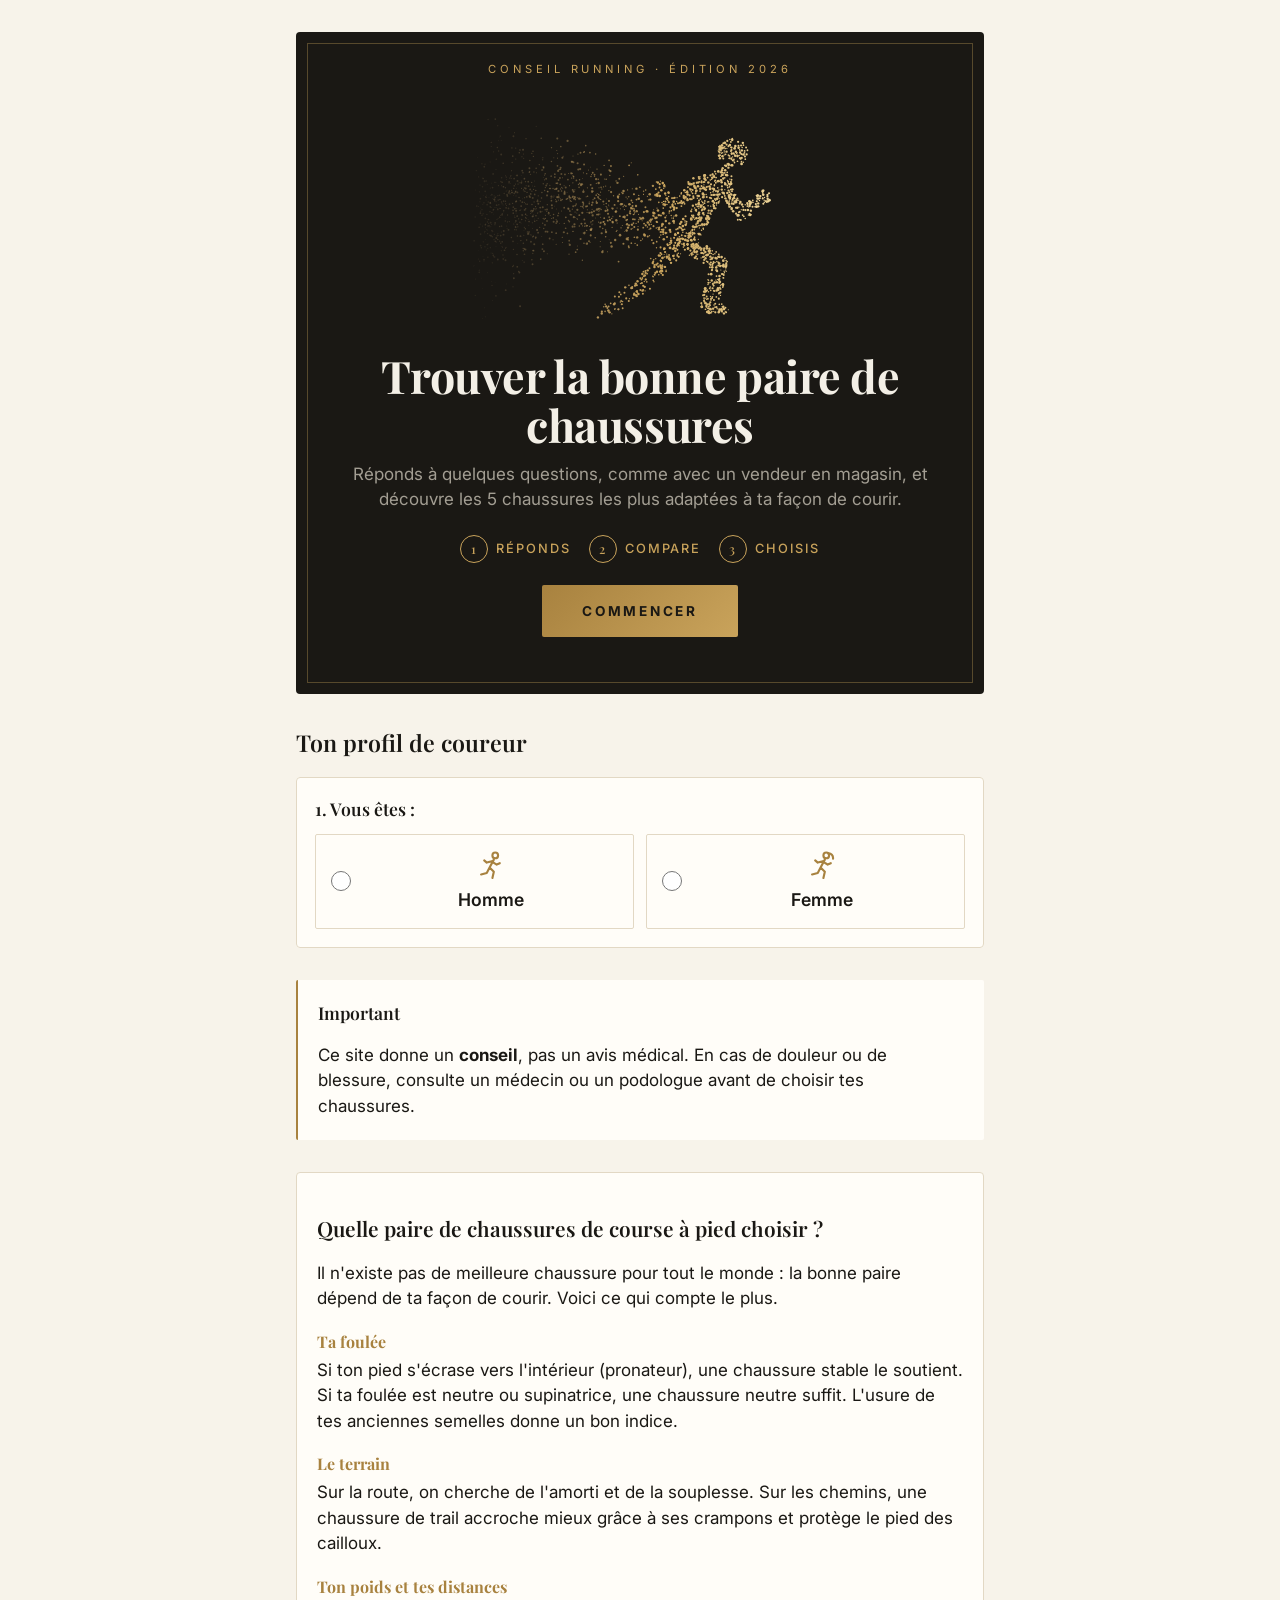
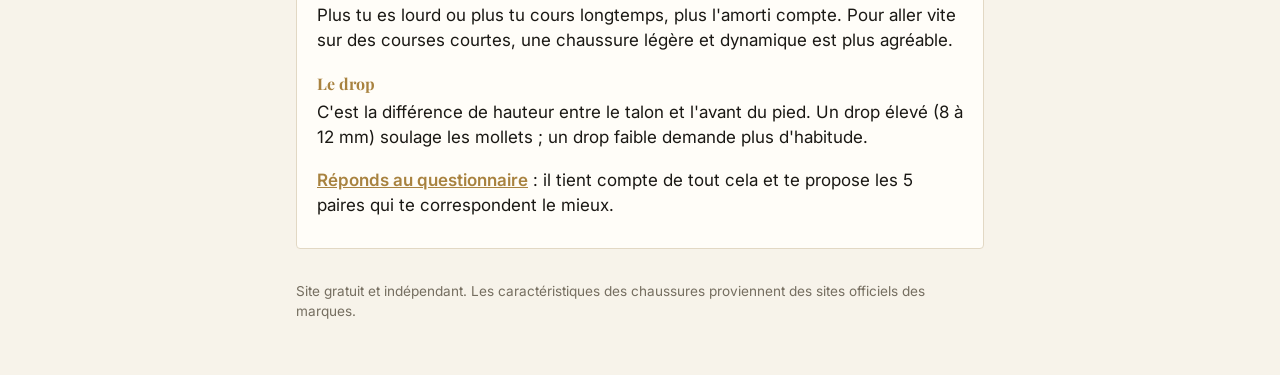
==== commit cf942bdd: "Préparer le site pour Google sur lachaussureparfaite.fr - Description qui reprend la question « quel" ====
--- a/index.html
+++ b/index.html
@@ -5,7 +5,30 @@
     <meta charset="UTF-8">
     <meta name="viewport" content="width=device-width, initial-scale=1">
     <title>Trouver la bonne paire de chaussures</title>
-    <meta name="description" content="Réponds à quelques questions (niveau, foulée, terrain, poids…) et découvre les 5 chaussures de running qui te correspondent, expliquées comme par un vendeur spécialisé.">
+    <meta name="description" content="Quelle paire de chaussures de course à pied choisir ? Réponds à 10 questions (niveau, foulée, terrain, poids…) et découvre gratuitement les 5 chaussures de running faites pour toi.">
+    <!-- Pour Google et les réseaux sociaux.
+         canonical : l'adresse officielle de la page, pour que Google n'en garde qu'une.
+         og:… : le titre et le texte affichés quand on partage le lien. -->
+    <link rel="canonical" href="https://lachaussureparfaite.fr/">
+    <meta property="og:site_name" content="La Chaussure Parfaite">
+    <meta property="og:type" content="website">
+    <meta property="og:locale" content="fr_FR">
+    <meta property="og:url" content="https://lachaussureparfaite.fr/">
+    <meta property="og:title" content="Trouver la bonne paire de chaussures">
+    <meta property="og:description" content="Réponds à 10 questions et découvre gratuitement les 5 chaussures de running faites pour toi.">
+    <meta property="og:image" content="https://lachaussureparfaite.fr/icones/icone-512.png">
+    <!-- Donne à Google le nom du site (celui de l'adresse lachaussureparfaite.fr),
+         affiché au-dessus du lien dans les résultats de recherche. -->
+    <script type="application/ld+json">
+      {
+        "@context": "https://schema.org",
+        "@type": "WebSite",
+        "name": "La Chaussure Parfaite",
+        "alternateName": "lachaussureparfaite.fr",
+        "url": "https://lachaussureparfaite.fr/",
+        "inLanguage": "fr"
+      }
+    </script>
     <!-- Indique au navigateur que le site existe en version claire ET sombre. -->
     <meta name="color-scheme" content="light dark">
     <!-- Pour l'appli de téléphone : la fiche de l'appli (nom, icône, couleurs),
@@ -331,6 +354,23 @@
         <p>Ce site donne un <strong>conseil</strong>, pas un avis médical. En cas de douleur ou de blessure, consulte un médecin ou un podologue avant de choisir tes chaussures.</p>
       </aside>
 
+      <!-- ========== GUIDE ==========
+           Un petit texte qui répond à la question que les gens tapent sur Google.
+           Google lit ce texte pour savoir de quoi parle le site. -->
+      <section id="guide">
+        <h2>Quelle paire de chaussures de course à pied choisir ?</h2>
+        <p>Il n'existe pas de meilleure chaussure pour tout le monde : la bonne paire dépend de ta façon de courir. Voici ce qui compte le plus.</p>
+        <h3>Ta foulée</h3>
+        <p>Si ton pied s'écrase vers l'intérieur (pronateur), une chaussure stable le soutient. Si ta foulée est neutre ou supinatrice, une chaussure neutre suffit. L'usure de tes anciennes semelles donne un bon indice.</p>
+        <h3>Le terrain</h3>
+        <p>Sur la route, on cherche de l'amorti et de la souplesse. Sur les chemins, une chaussure de trail accroche mieux grâce à ses crampons et protège le pied des cailloux.</p>
+        <h3>Ton poids et tes distances</h3>
+        <p>Plus tu es lourd ou plus tu cours longtemps, plus l'amorti compte. Pour aller vite sur des courses courtes, une chaussure légère et dynamique est plus agréable.</p>
+        <h3>Le drop</h3>
+        <p>C'est la différence de hauteur entre le talon et l'avant du pied. Un drop élevé (8 à 12 mm) soulage les mollets ; un drop faible demande plus d'habitude.</p>
+        <p><a href="#questionnaire">Réponds au questionnaire</a> : il tient compte de tout cela et te propose les 5 paires qui te correspondent le mieux.</p>
+      </section>
+
     </main>
 
     <!-- ===================== PIED DE PAGE ===================== -->
--- a/css/style.css
+++ b/css/style.css
@@ -533,6 +533,34 @@
   font-size: 1.1rem;
 }
 
+/* Le petit guide en bas de l'accueil : une carte simple, comme le reste du site. */
+#guide {
+  background-color: var(--couleur-carte);
+  border: 1px solid var(--couleur-bordure);
+  border-radius: var(--arrondi);
+  padding: 8px 20px 12px;
+  margin: 32px 0;
+}
+
+#guide h2 {
+  font-size: 1.3rem;
+}
+
+#guide h3 {
+  margin: 18px 0 4px;
+  font-size: 1rem;
+  color: var(--couleur-principale);
+}
+
+#guide p {
+  margin-top: 4px;
+}
+
+#guide a {
+  color: var(--couleur-principale);
+  font-weight: 600;
+}
+
 /* ---------- 12. Le pied de page ---------- */
 footer {
   color: var(--couleur-texte-doux);
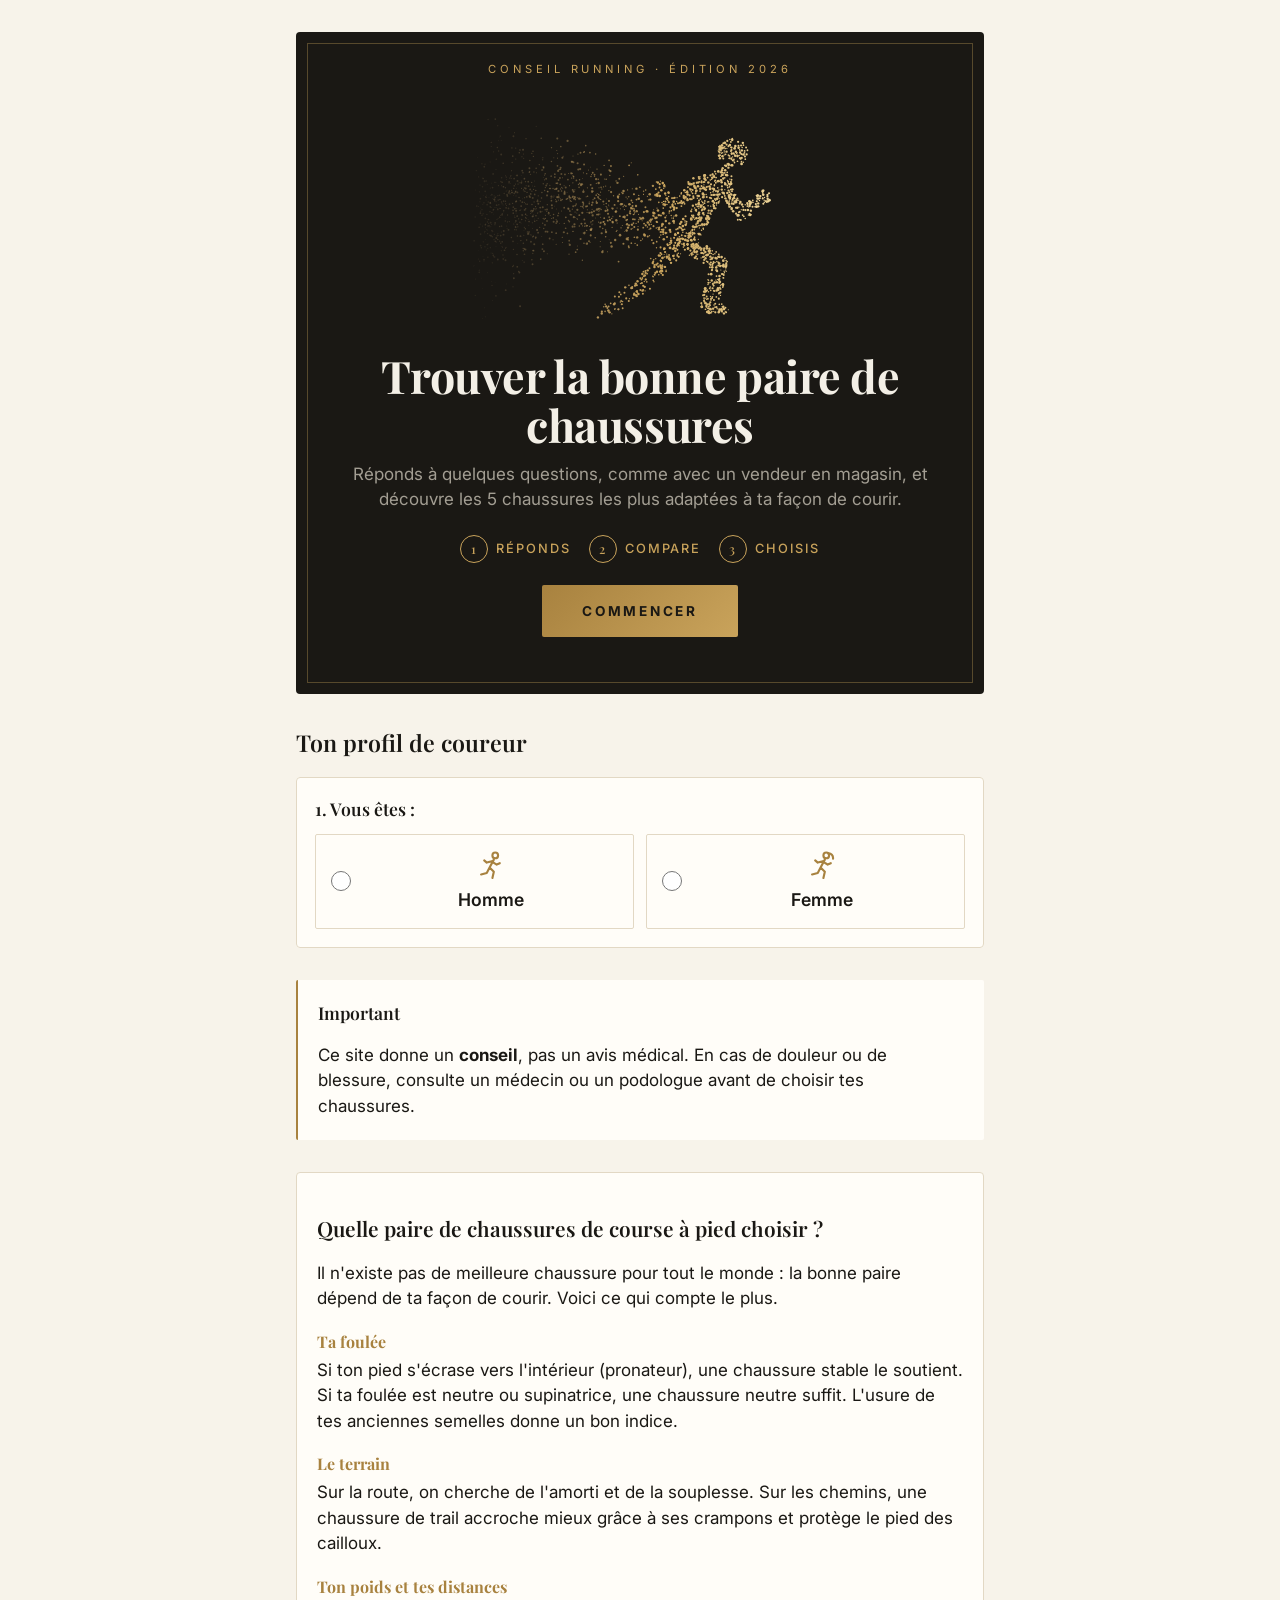
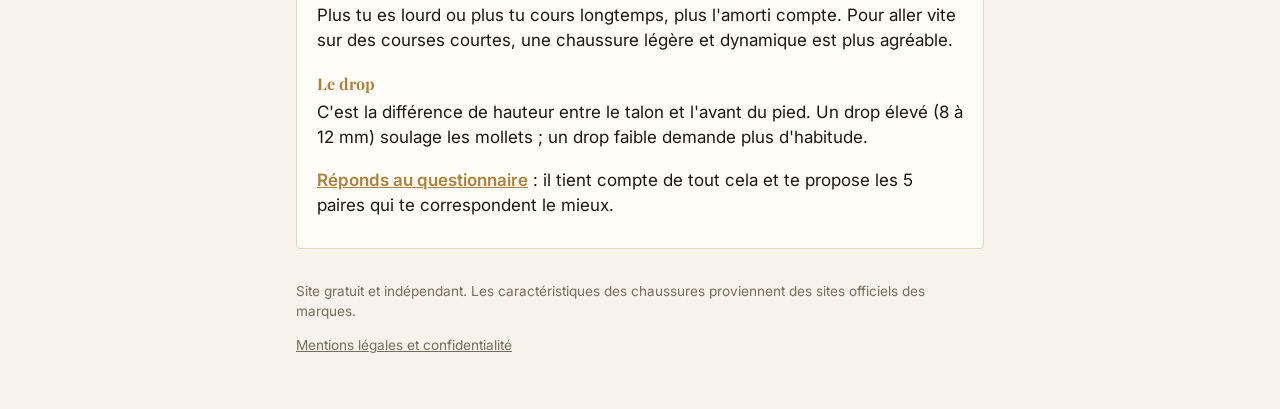
==== commit b9fc6497: "Ajouter la page Mentions légales et confidentialité Co-Authored-By: Claude Opus 5.5 <noreply@anthrop" ====
--- a/index.html
+++ b/index.html
@@ -376,6 +376,7 @@
     <!-- ===================== PIED DE PAGE ===================== -->
     <footer>
       <p>Site gratuit et indépendant. Les caractéristiques des chaussures proviennent des sites officiels des marques.</p>
+      <p><a href="mentions-legales.html">Mentions légales et confidentialité</a></p>
     </footer>
 
         <!-- Charge le JavaScript. On le place en bas de la page pour que tout le HTML
--- a/css/style.css
+++ b/css/style.css
@@ -533,8 +533,10 @@
   font-size: 1.1rem;
 }
 
-/* Le petit guide en bas de l'accueil : une carte simple, comme le reste du site. */
-#guide {
+/* Le petit guide en bas de l'accueil, et les blocs de la page Mentions légales :
+   une carte simple, comme le reste du site. */
+#guide,
+.bloc-texte {
   background-color: var(--couleur-carte);
   border: 1px solid var(--couleur-bordure);
   border-radius: var(--arrondi);
@@ -542,21 +544,25 @@
   margin: 32px 0;
 }
 
-#guide h2 {
+#guide h2,
+.bloc-texte h2 {
   font-size: 1.3rem;
 }
 
-#guide h3 {
+#guide h3,
+.bloc-texte h3 {
   margin: 18px 0 4px;
   font-size: 1rem;
   color: var(--couleur-principale);
 }
 
-#guide p {
+#guide p,
+.bloc-texte p {
   margin-top: 4px;
 }
 
-#guide a {
+#guide a,
+.bloc-texte a {
   color: var(--couleur-principale);
   font-weight: 600;
 }
@@ -566,6 +572,11 @@
   color: var(--couleur-texte-doux);
   font-size: 0.85rem;
   padding-bottom: 40px;
+}
+
+/* Le lien vers la page Mentions légales, discret comme le reste du pied de page. */
+footer a {
+  color: inherit;
 }
 
 /* ---------- 13. Adaptation aux grands écrans ----------
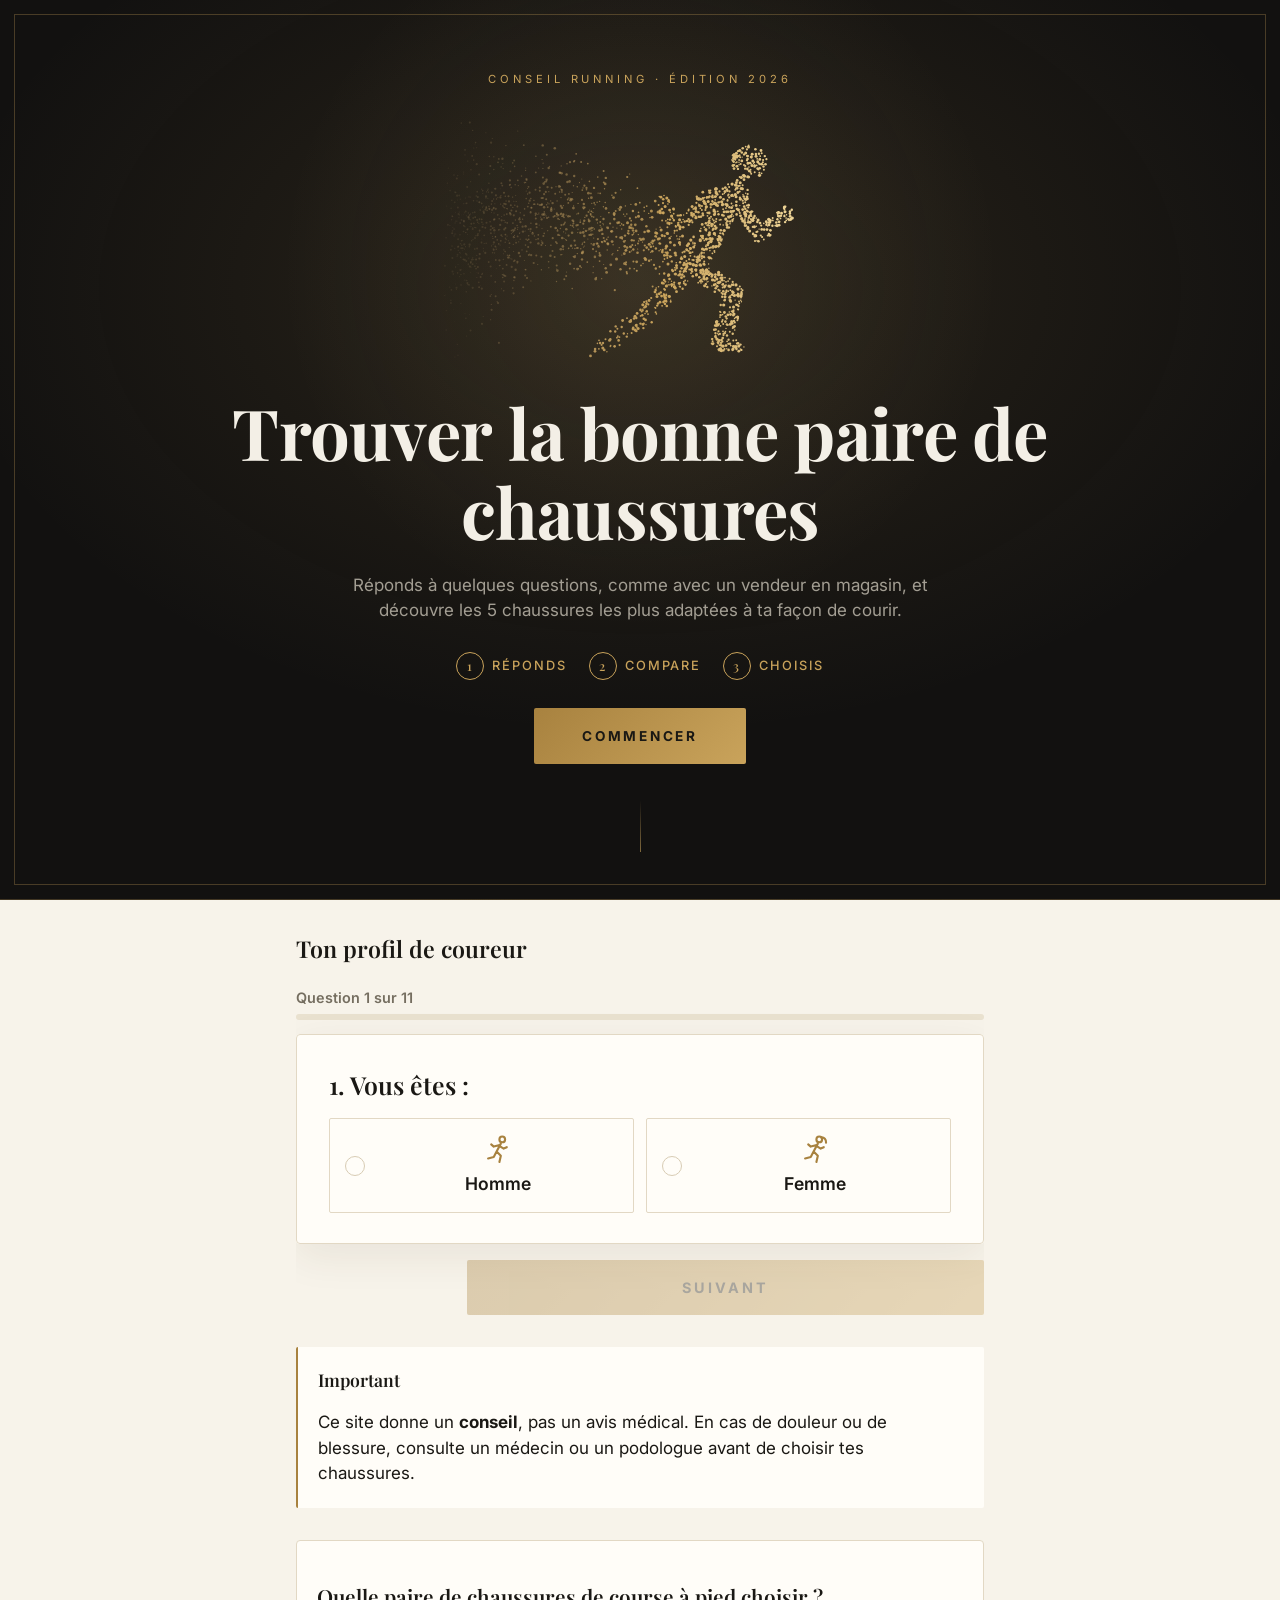
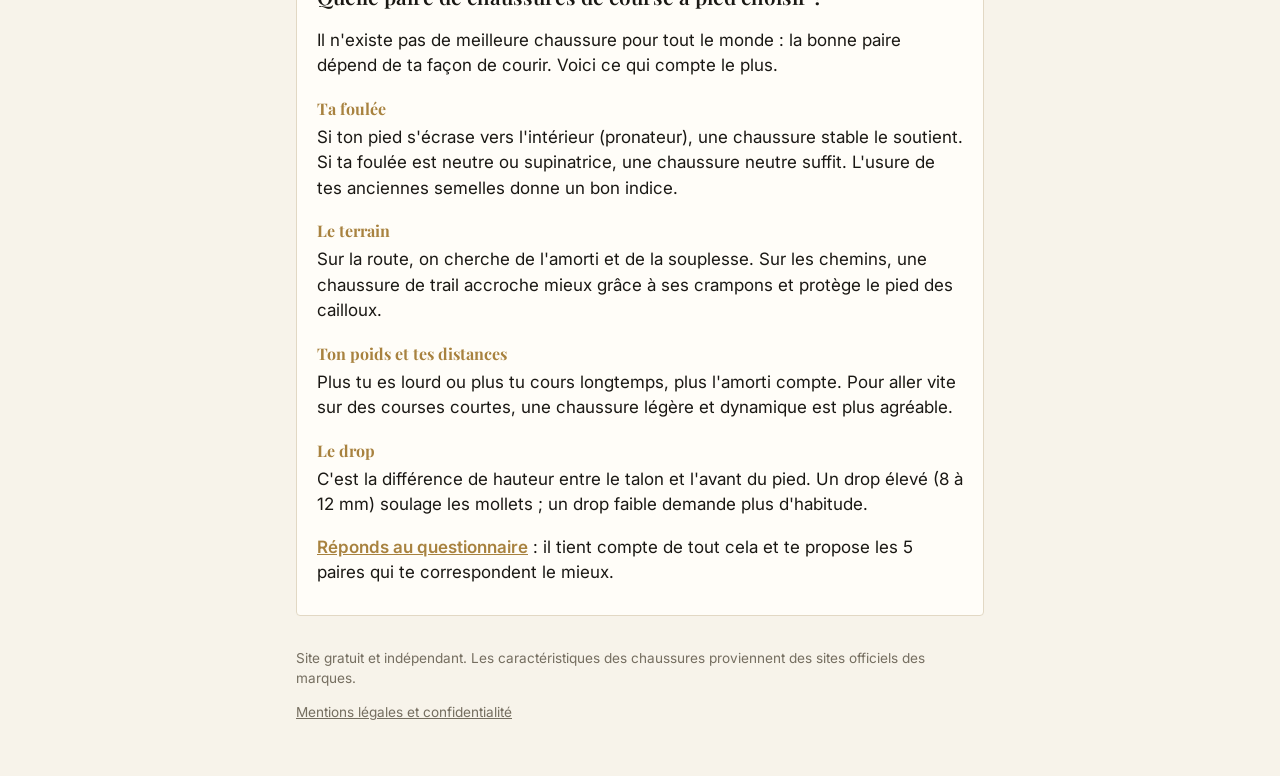
==== commit e5bb1ae2: "Rendre le site plus élégant : accueil plein écran, questions une par une, transitions animées Co-Aut" ====
--- a/index.html
+++ b/index.html
@@ -79,13 +79,20 @@
     </svg>
 
     <!-- ===================== EN-TÊTE : L'ACCUEIL =====================
-         Un grand bandeau noir et or qui présente le site en 3 étapes. -->
-    <header>
+         Un grand bandeau noir et or, sur toute la hauteur de l'écran.
+         La classe "hero" le fait aller d'un bord à l'autre de la page. -->
+    <header class="hero">
       <div class="accueil">
+        <p class="surtitre">Conseil running · Édition 2026</p>
         <!-- L'illustration du coureur en particules (fichier images/coureur.svg).
+             Le <span> qui l'entoure sert au reflet doré qui passe sur les particules.
              alt="" : elle est décorative, les lecteurs d'écran la sautent. -->
-        <img class="illustration-coureur" src="images/coureur.svg" alt="" width="400" height="280">
-        <h1>Trouver la bonne paire de chaussures</h1>
+        <span class="cadre-coureur">
+          <img class="illustration-coureur" src="images/coureur.svg" alt="" width="400" height="280">
+        </span>
+        <!-- Chaque mot est dans deux <span> : le CSS fait monter les mots un par un
+             (--m = la place du mot, pour le décalage). -->
+        <h1><span class="mot"><span style="--m: 0">Trouver</span></span> <span class="mot"><span style="--m: 1">la</span></span> <span class="mot"><span style="--m: 2">bonne</span></span> <span class="mot"><span style="--m: 3">paire</span></span> <span class="mot"><span style="--m: 4">de</span></span> <span class="mot"><span style="--m: 5">chaussures</span></span></h1>
         <p class="accueil-texte">Réponds à quelques questions, comme avec un vendeur en magasin, et découvre les 5 chaussures les plus adaptées à ta façon de courir.</p>
 
         <!-- <ol> = liste numérotée : les 3 étapes du site. -->
@@ -97,6 +104,9 @@
 
         <!-- Un lien vers la première question, habillé en bouton. -->
         <a class="bouton-commencer" href="#questionnaire">Commencer</a>
+
+        <!-- Le petit trait animé en bas, qui invite à descendre. Purement décoratif. -->
+        <span class="indice-defilement" aria-hidden="true"></span>
       </div>
     </header>
 
@@ -107,11 +117,11 @@
       <section id="questionnaire">
         <h2>Ton profil de coureur</h2>
 
-        <!-- La barre de progression. Elle reste collée en haut de l'écran pendant
-             qu'on descend, et app.js la remplit au fur et à mesure des réponses.
-             "hidden" la cache tant que le sexe n'est pas choisi. -->
+        <!-- La barre de progression : app.js indique la question en cours
+             et remplit la barre au fur et à mesure des réponses.
+             "hidden" la cache tant que le JavaScript n'a pas préparé le questionnaire. -->
         <div id="progression" class="progression" hidden>
-          <p id="progression-texte">1 réponse sur 10</p>
+          <p id="progression-texte">Question 1 sur 11</p>
           <div class="progression-fond">
             <div id="progression-barre" class="progression-barre"></div>
           </div>
@@ -124,8 +134,8 @@
         <form id="formulaire">
 
           <!-- ----- Question 1 : le sexe -----
-               C'est elle qui choisit le parcours (homme ou femme) : la suite du questionnaire
-               reste cachée tant qu'on n'a pas répondu, et seules les chaussures du bon
+               C'est elle qui choisit le parcours (homme ou femme) : on ne peut pas passer
+               à la suite sans y répondre, et seules les chaussures du bon
                modèle (homme ou femme) seront proposées.
                La classe "choix-deux" place les deux réponses côte à côte. -->
           <fieldset>
@@ -340,10 +350,16 @@
           </fieldset>
 
           <!-- Le bouton d'envoi. type="submit" signifie : "envoie le formulaire". -->
-          <button type="submit">Voir mes chaussures</button>
-
+          <button type="submit" id="bouton-envoyer">Voir mes chaussures</button>
           </div>
 
+          <!-- Les boutons pour passer d'une question à l'autre.
+               app.js les affiche et y range aussi le bouton « Voir mes chaussures ».
+               type="button" : ils n'envoient pas le formulaire. -->
+          <div id="navigation-etapes" class="navigation-etapes" hidden>
+            <button type="button" id="bouton-precedent" class="bouton-secondaire">Précédent</button>
+            <button type="button" id="bouton-suivant">Suivant</button>
+          </div>
         </form>
       </section>
 
@@ -382,7 +398,13 @@
         <!-- Charge le JavaScript. On le place en bas de la page pour que tout le HTML
          soit déjà construit quand le script démarre (sinon il ne trouverait pas le formulaire). -->
     <script src="js/app.js"></script>
+    <!-- Les effets communs aux pages : apparitions au défilement, transitions entre les pages. -->
+    <script src="js/effets.js"></script>
     <!-- Installe l'appli de téléphone (voir js/appli.js). -->
     <script src="js/appli.js"></script>
+    <!-- Le compteur de visites GoatCounter : il compte les pages vues, sans cookie
+         et sans garder l'adresse IP. Les chiffres sont sur lachaussureparfaite.goatcounter.com. -->
+    <script data-goatcounter="https://lachaussureparfaite.goatcounter.com/count"
+            async src="//gc.zgo.at/count.js"></script>
   </body>
 </html>
--- a/css/style.css
+++ b/css/style.css
@@ -26,6 +26,8 @@
   --ombre: 0 12px 40px rgba(60, 45, 20, 0.08);            /* ombre douce : les cartes "flottent" */
   --ombre-premiere: 0 20px 50px rgba(60, 45, 20, 0.12);   /* ombre plus marquée de la carte n°1 */
   --reflet-or: rgba(201, 163, 91, 0.28);                  /* reflet qui traverse la carte n°1 */
+  --ombre-survol: 0 28px 60px rgba(60, 45, 20, 0.16);     /* ombre d'une carte soulevée par la souris */
+  --douceur: cubic-bezier(0.2, 0.8, 0.2, 1);              /* la courbe des mouvements : rapide puis tout en douceur */
   --arrondi: 4px;                  /* coins à peine arrondis : plus élégant */
   --police-titres: "Playfair Display", Georgia, serif;
   --police-texte: "Inter", system-ui, -apple-system, "Segoe UI", Roboto, sans-serif;
@@ -56,6 +58,7 @@
     --ombre: 0 20px 50px rgba(0, 0, 0, 0.5);
     --ombre-premiere: 0 0 0 1px rgba(201, 163, 91, 0.25), 0 30px 60px rgba(0, 0, 0, 0.6);
     --reflet-or: rgba(232, 200, 130, 0.18);
+    --ombre-survol: 0 0 0 1px rgba(201, 163, 91, 0.35), 0 34px 70px rgba(0, 0, 0, 0.7);
   }
 }
 
@@ -64,6 +67,12 @@
    Sans ça, les calculs de taille deviennent vite casse-tête. Le * veut dire "tous les éléments". */
 * {
   box-sizing: border-box;
+}
+
+/* L'attribut "hidden" cache toujours l'élément, même si une autre règle
+   lui donne un "display" (les boutons, par exemple). */
+[hidden] {
+  display: none !important;
 }
 
 /* Quand on clique sur "Commencer", la page glisse doucement jusqu'aux questions. */
@@ -114,10 +123,60 @@
 }
 
 /* Les éléments qui apparaissent en douceur. */
-.accueil,
-#suite-questions fieldset,
 .bandeau-resultats {
-  animation: apparition 0.5s ease-out both;
+  animation: apparition 0.6s var(--douceur) both;
+}
+
+/* Les blocs qui apparaissent quand on descend dans la page.
+   effets.js leur donne la classe "revele", puis "visible" quand ils arrivent à l'écran. */
+.revele {
+  opacity: 0;
+  transform: translateY(28px);
+  transition: opacity 0.9s var(--douceur), transform 0.9s var(--douceur);
+}
+
+.revele.visible {
+  opacity: 1;
+  transform: none;
+}
+
+/* ---------- Le fondu entre les pages ----------
+   Les navigateurs récents enchaînent les pages du site en fondu, tout seuls :
+   l'ancienne page s'efface et la nouvelle monte doucement. */
+@view-transition {
+  navigation: auto;
+}
+
+::view-transition-old(root) {
+  animation: page-sortie 0.3s ease-in both;
+}
+
+::view-transition-new(root) {
+  animation: page-entree 0.55s var(--douceur) both;
+}
+
+@keyframes page-sortie {
+  to {
+    opacity: 0;
+    transform: scale(0.985);
+  }
+}
+
+@keyframes page-entree {
+  from {
+    opacity: 0;
+    transform: translateY(14px);
+  }
+}
+
+/* Pour les autres navigateurs, effets.js ajoute la classe "depart" juste avant de changer de page. */
+body {
+  transition: opacity 0.28s ease, transform 0.28s ease;
+}
+
+body.depart {
+  opacity: 0;
+  transform: translateY(-8px);
 }
 
 /* Si la personne a demandé moins d'animations dans les réglages de son appareil,
@@ -133,16 +192,38 @@
   html {
     scroll-behavior: auto;
   }
+
+  /* Pas de fondu entre les pages, et les blocs sont visibles tout de suite. */
+  @view-transition {
+    navigation: none;
+  }
+
+  .revele {
+    opacity: 1;
+    transform: none;
+  }
+
+  /* Pas d'écran d'analyse sur la page des résultats. */
+  .voile-analyse {
+    display: none;
+  }
 }
 
 /* ---------- 6. L'accueil ----------
-   Le grand bandeau noir en haut de la page du questionnaire, avec un fin cadre doré. */
+   Le grand bandeau noir et or en haut de la page du questionnaire. Il occupe tout
+   l'écran, d'un bord à l'autre ; ses éléments apparaissent l'un après l'autre. */
 header {
   padding-top: 20px;
 }
 
+/* Sur l'accueil, l'en-tête n'a plus de largeur maximale : il va d'un bord à l'autre. */
+.hero {
+  max-width: none;
+  padding: 0;
+}
+
 .accueil {
-  position: relative;           /* pour placer le cadre et la petite ligne du haut (voir plus bas) */
+  position: relative;           /* pour placer le cadre doré et le petit trait du bas */
   padding: 60px 22px 44px;
   border: 1px solid var(--bordure-bandeau);
   border-radius: var(--arrondi);
@@ -151,49 +232,122 @@
   background: var(--fond-bandeau);
 }
 
-/* L'illustration du coureur, centrée au-dessus du titre.
-   Elle arrive en glissant un peu depuis la gauche, comme s'il entrait en courant. */
-.illustration-coureur {
-  display: block;
-  width: 100%;
-  max-width: 340px;
-  height: auto;                   /* garde les proportions du dessin */
-  margin: 0 auto 8px;
-  animation: entree-coureur 1s ease-out both;
-}
-
-@keyframes entree-coureur {
-  from {
-    opacity: 0;
-    transform: translateX(-30px);
-  }
-  to {
-    opacity: 1;
-    transform: none;
-  }
-}
-
-/* ::before ajoute un fin cadre doré, 10px à l'intérieur du bandeau.
+/* La version plein écran.
+   100svh = toute la hauteur visible de l'écran (même sur téléphone, barre d'adresse comprise).
+   Le fond empile trois couches : une lueur qui suit la souris (--x, --y, donnés par effets.js),
+   une lueur dorée fixe au centre, puis un noir chaud. */
+.hero .accueil {
+  min-height: 100vh;
+  min-height: 100svh;
+  display: flex;
+  flex-direction: column;
+  align-items: center;
+  justify-content: center;
+  padding: 64px 20px 40px;
+  border: 0;
+  border-bottom: 1px solid rgba(201, 163, 91, 0.25);
+  border-radius: 0;
+  overflow: hidden;
+  background:
+    radial-gradient(600px circle at var(--x, 50%) var(--y, 30%), rgba(230, 200, 138, 0.09), transparent 60%),
+    radial-gradient(1000px 640px at 50% 32%, rgba(201, 163, 91, 0.13), transparent 70%),
+    #121110;
+}
+
+/* ::before ajoute un fin cadre doré, à l'intérieur du bandeau. Il se dessine en fondu.
    pointer-events: none : le cadre ne gêne pas les clics sur le bouton. */
 .accueil::before {
   content: "";
   position: absolute;
-  inset: 10px;
-  border: 1px solid rgba(201, 163, 91, 0.35);
+  inset: 14px;
+  border: 1px solid rgba(201, 163, 91, 0.3);
   pointer-events: none;
-}
-
-/* ::after écrit une petite ligne en majuscules espacées en haut du bandeau. */
-.accueil::after {
-  content: "Conseil running · Édition 2026";
-  position: absolute;
-  top: 28px;
-  left: 0;
-  right: 0;
+  animation: apparition-simple 1.6s ease 0.2s both;
+}
+
+@keyframes apparition-simple {
+  from {
+    opacity: 0;
+  }
+}
+
+/* La petite ligne en majuscules espacées tout en haut. */
+.surtitre {
+  margin: 0 0 18px;
   font-size: 0.7rem;
   letter-spacing: 0.35em;
   text-transform: uppercase;
   color: var(--or-sur-bandeau);
+  animation: apparition 0.9s var(--douceur) 0.1s both;
+}
+
+/* Le coureur en particules. Il arrive en glissant depuis la gauche,
+   comme s'il entrait en courant, puis flotte doucement. */
+.cadre-coureur {
+  position: relative;
+  display: block;
+  width: 100%;
+  max-width: 400px;
+  margin: 0 auto 10px;
+  animation:
+    entree-coureur 1.3s var(--douceur) 0.15s both,
+    flotte 7s ease-in-out 1.5s infinite;
+}
+
+.illustration-coureur {
+  display: block;
+  width: 100%;
+  height: auto;                   /* garde les proportions du dessin */
+}
+
+/* Sur un écran peu haut (petit ordinateur portable), le coureur est un peu plus petit
+   pour que le bouton "Commencer" reste visible sans descendre. */
+@media (max-height: 820px) and (min-width: 700px) {
+  .cadre-coureur {
+    max-width: 300px;
+  }
+}
+
+@keyframes entree-coureur {
+  from {
+    opacity: 0;
+    transform: translateX(-60px);
+  }
+  to {
+    opacity: 1;
+    transform: none;
+  }
+}
+
+@keyframes flotte {
+  50% {
+    transform: translateY(-8px);
+  }
+}
+
+/* Un reflet de lumière passe sur les particules, de temps en temps.
+   Le "mask" découpe le reflet à la forme du dessin : seules les particules s'allument. */
+.cadre-coureur::after {
+  content: "";
+  position: absolute;
+  inset: 0;
+  background: linear-gradient(100deg, transparent 42%, rgba(255, 242, 210, 0.95) 50%, transparent 58%);
+  background-size: 300% 100%;
+  background-position: 120% 0;
+  -webkit-mask: url("../images/coureur.svg") center / contain no-repeat;
+  mask: url("../images/coureur.svg") center / contain no-repeat;
+  pointer-events: none;
+  animation: reflet-particules 6s ease-in-out 1.8s infinite;
+}
+
+@keyframes reflet-particules {
+  0% {
+    background-position: 120% 0;
+  }
+  35%,
+  100% {
+    background-position: -20% 0;
+  }
 }
 
 h1 {
@@ -205,10 +359,43 @@
   color: #f3efe6;
 }
 
+/* Le grand titre de l'accueil. clamp() : au moins 2,2rem sur téléphone,
+   au plus 4,4rem sur grand écran, et entre les deux selon la largeur. */
+.hero h1 {
+  max-width: 12em;
+  margin: 0 auto 18px;
+  font-size: clamp(2.2rem, 6.4vw, 4.4rem);
+  line-height: 1.05;
+}
+
+/* Chaque mot est une petite fenêtre (overflow: hidden) dans laquelle le mot monte. */
+.mot {
+  display: inline-block;
+  overflow: hidden;
+  vertical-align: top;
+  padding-bottom: 0.08em;         /* pour ne pas couper le bas des lettres */
+}
+
+.mot > span {
+  display: inline-block;
+  animation: mot-monte 1s var(--douceur) both;
+  animation-delay: calc(0.45s + var(--m, 0) * 0.08s);
+}
+
+@keyframes mot-monte {
+  from {
+    transform: translateY(110%);
+  }
+  to {
+    transform: none;
+  }
+}
+
 .accueil-texte {
   margin: 0 auto;
   max-width: 34em;
   color: #a39e93;
+  animation: apparition 0.9s var(--douceur) 1s both;
 }
 
 /* Les 3 étapes, côte à côte. display: flex aligne les éléments sur une ligne. */
@@ -216,10 +403,10 @@
   display: flex;
   justify-content: center;
   flex-wrap: wrap;              /* passent à la ligne si l'écran est trop étroit */
-  gap: 10px 18px;
+  gap: 10px 22px;
   list-style: none;             /* enlève les numéros automatiques de la liste */
   padding: 0;
-  margin: 22px 0;
+  margin: 28px 0;
   font-size: 0.8rem;
   font-weight: 500;
   letter-spacing: 0.15em;       /* lettres espacées */
@@ -227,11 +414,17 @@
   color: var(--or-sur-bandeau);
 }
 
+/* Les étapes arrivent l'une après l'autre. */
 .etapes li {
   display: flex;
   align-items: center;
   gap: 8px;
-}
+  animation: apparition 0.7s var(--douceur) both;
+}
+
+.etapes li:nth-child(1) { animation-delay: 1.15s; }
+.etapes li:nth-child(2) { animation-delay: 1.25s; }
+.etapes li:nth-child(3) { animation-delay: 1.35s; }
 
 /* Le numéro de l'étape dans un rond au contour doré. */
 .etape-numero {
@@ -248,7 +441,7 @@
 /* Le bouton "Commencer" : doré, en majuscules espacées. */
 .bouton-commencer {
   display: inline-block;
-  padding: 16px 40px;
+  padding: 18px 48px;
   font-size: 0.85rem;
   font-weight: 700;
   letter-spacing: 0.2em;
@@ -257,11 +450,47 @@
   background: var(--degrade);
   border-radius: 2px;
   text-decoration: none;
-  transition: transform 0.15s;
-}
-
-.bouton-commencer:hover {
-  transform: scale(1.04);
+  animation: apparition 0.8s var(--douceur) 1.5s both;
+}
+
+/* Le petit trait sous le bouton : une goutte dorée y descend en boucle. */
+.indice-defilement {
+  position: relative;
+  display: block;
+  width: 6px;
+  height: 52px;
+  margin: 36px auto 0;
+  overflow: hidden;
+  animation: apparition-simple 1s ease 2s both;
+}
+
+.indice-defilement::before {
+  content: "";
+  position: absolute;
+  left: 50%;
+  top: 0;
+  bottom: 0;
+  width: 1px;
+  background: linear-gradient(rgba(201, 163, 91, 0), rgba(201, 163, 91, 0.6));
+}
+
+.indice-defilement::after {
+  content: "";
+  position: absolute;
+  left: 1px;
+  top: -14px;
+  width: 4px;
+  height: 14px;
+  border-radius: 2px;
+  background: #e6c88a;
+  animation: goutte 2.4s ease-in-out 2.2s infinite;
+}
+
+@keyframes goutte {
+  70%,
+  100% {
+    transform: translateY(70px);
+  }
 }
 
 h2 {
@@ -271,14 +500,9 @@
 }
 
 /* ---------- 7. La barre de progression ----------
-   position: sticky la garde collée en haut de l'écran quand on descend. */
+   Au-dessus de la question en cours : « Question 3 sur 11 » et une fine barre dorée. */
 .progression {
-  position: sticky;
-  top: 0;
-  z-index: 10;                  /* passe au-dessus des questions */
-  padding: 10px 0 12px;
-  margin-bottom: 8px;
-  background-color: var(--couleur-fond);
+  padding: 4px 0 14px;
 }
 
 .progression p {
@@ -302,7 +526,7 @@
   height: 100%;
   border-radius: 999px;
   background: linear-gradient(90deg, var(--couleur-principale), var(--couleur-secondaire));
-  transition: width 0.4s ease;
+  transition: width 0.6s var(--douceur);
 }
 
 /* ---------- 8. Les blocs de questions ----------
@@ -326,6 +550,114 @@
   font-weight: 600;
 }
 
+/* ---------- Le questionnaire, une question à la fois ----------
+   app.js ajoute la classe "mode-etapes" au formulaire et n'affiche qu'une question.
+   Elle devient une grande carte, avec une ombre douce. */
+.mode-etapes fieldset {
+  padding: 26px 20px 18px;
+  margin: 0;
+  box-shadow: var(--ombre);
+}
+
+.mode-etapes legend {
+  font-size: 1.3rem;
+  line-height: 1.25;
+  margin-bottom: 18px;
+}
+
+/* La question reçoit le focus quand elle apparaît (pour les lecteurs d'écran) : pas de contour. */
+fieldset:focus {
+  outline: none;
+}
+
+/* Pendant un glissement, la question dépasse un peu sur le côté :
+   overflow-x: clip coupe ce qui dépasse, sans barre de défilement. */
+#questionnaire {
+  overflow-x: clip;
+}
+
+/* Les glissements entre deux questions (classes ajoutées par app.js).
+   En avançant, l'ancienne question part à gauche et la nouvelle arrive par la droite ;
+   en reculant, c'est l'inverse. */
+.entree-avance {
+  animation: entree-avance 0.5s var(--douceur) both;
+}
+
+.entree-recule {
+  animation: entree-recule 0.5s var(--douceur) both;
+}
+
+.sortie-avance {
+  animation: sortie-avance 0.24s ease-in both;
+}
+
+.sortie-recule {
+  animation: sortie-recule 0.24s ease-in both;
+}
+
+@keyframes entree-avance {
+  from {
+    opacity: 0;
+    transform: translateX(48px);
+  }
+}
+
+@keyframes entree-recule {
+  from {
+    opacity: 0;
+    transform: translateX(-48px);
+  }
+}
+
+@keyframes sortie-avance {
+  to {
+    opacity: 0;
+    transform: translateX(-48px);
+  }
+}
+
+@keyframes sortie-recule {
+  to {
+    opacity: 0;
+    transform: translateX(48px);
+  }
+}
+
+/* Dans la question qui arrive, les réponses apparaissent l'une après l'autre. */
+.entree-avance .choix,
+.entree-recule .choix,
+.entree-avance select,
+.entree-recule select {
+  animation: apparition 0.5s var(--douceur) both;
+  animation-delay: 0.08s;
+}
+
+.entree-avance .choix:nth-of-type(2), .entree-recule .choix:nth-of-type(2) { animation-delay: 0.13s; }
+.entree-avance .choix:nth-of-type(3), .entree-recule .choix:nth-of-type(3) { animation-delay: 0.18s; }
+.entree-avance .choix:nth-of-type(4), .entree-recule .choix:nth-of-type(4) { animation-delay: 0.23s; }
+.entree-avance .choix:nth-of-type(5), .entree-recule .choix:nth-of-type(5) { animation-delay: 0.28s; }
+
+/* Les boutons "Précédent", "Suivant" et "Voir mes chaussures", sous la question. */
+.navigation-etapes {
+  display: flex;
+  gap: 12px;
+  margin-top: 16px;
+}
+
+.navigation-etapes button {
+  width: auto;
+  flex: 1;
+}
+
+.navigation-etapes .bouton-secondaire {
+  flex: 0 0 auto;
+}
+
+/* "Précédent" sur la première question : invisible, mais il garde sa place. */
+.invisible {
+  visibility: hidden;
+}
+
 /* Ce qui suit la question repart bien en dessous d'elle. */
 legend + * {
   clear: both;
@@ -357,19 +689,24 @@
   border: 1px solid var(--couleur-bordure);
   border-radius: 2px;
   cursor: pointer;                /* le curseur devient une petite main au survol */
-  transition: border-color 0.15s, background-color 0.15s, transform 0.1s;
-}
-
-.choix label:hover {
-  border-color: var(--couleur-principale);
+  transition: border-color 0.25s, background-color 0.25s, box-shadow 0.35s, transform 0.15s;
+}
+
+/* Au survol, la case se teinte d'or très léger.
+   color-mix mélange deux couleurs : ici, moitié or pâle, moitié transparent. */
+@media (hover: hover) {
+  .choix label:hover {
+    border-color: var(--couleur-principale);
+    background-color: color-mix(in srgb, var(--couleur-pale) 50%, transparent);
+  }
 }
 
 .choix label:active {
   transform: scale(0.98);         /* la case "s'enfonce" un peu quand on appuie */
 }
 
-/* Le bouton rond ou la case à cocher, centré verticalement à gauche de la case.
-   accent-color le colore avec notre or. */
+/* Le bouton rond (ou la case à cocher), redessiné aux couleurs du site.
+   appearance: none enlève le dessin du navigateur ; on le remplace par un rond à fin contour. */
 .choix input {
   position: absolute;
   left: 16px;
@@ -378,8 +715,39 @@
   width: 20px;
   height: 20px;
   margin: 0;
-  accent-color: var(--couleur-principale);
+  appearance: none;
+  -webkit-appearance: none;
+  border: 1.5px solid var(--bordure-pastille);
+  border-radius: 50%;
+  background-color: var(--couleur-carte);
   cursor: pointer;
+  transition: border-color 0.2s, background-color 0.2s, box-shadow 0.2s;
+}
+
+.choix input[type="checkbox"] {
+  border-radius: 3px;
+}
+
+/* Coché : un rond doré entouré d'un anneau, qui "rebondit" en apparaissant.
+   "scale" fait grossir sans toucher au "transform" qui centre la case. */
+.choix input:checked {
+  border-color: var(--couleur-principale);
+  background-color: var(--couleur-principale);
+  box-shadow: inset 0 0 0 4px var(--couleur-pale);
+  animation: rebond 0.4s cubic-bezier(0.3, 1.6, 0.5, 1);
+}
+
+/* La case à cocher cochée : une coche foncée sur fond doré. */
+.choix input[type="checkbox"]:checked {
+  box-shadow: none;
+  background-image: url("data:image/svg+xml,%3Csvg xmlns='http://www.w3.org/2000/svg' viewBox='0 0 20 20'%3E%3Cpath d='M5 10.5l3.2 3.2L15 6.8' fill='none' stroke='%231a1814' stroke-width='2.2' stroke-linecap='round' stroke-linejoin='round'/%3E%3C/svg%3E");
+  background-size: 100%;
+}
+
+@keyframes rebond {
+  from {
+    scale: 0.5;
+  }
 }
 
 /* Le pictogramme doré de la réponse (dessin en trait fin, voir le haut d'index.html). */
@@ -387,6 +755,7 @@
   display: inline-flex;
   flex-shrink: 0;                 /* le dessin garde sa taille même si le texte est long */
   color: var(--couleur-principale);
+  transition: transform 0.35s cubic-bezier(0.3, 1.6, 0.5, 1);
 }
 
 .icone svg {
@@ -394,12 +763,27 @@
   height: 26px;
 }
 
-/* La réponse choisie : contour doré et fond or pâle.
+/* La réponse choisie : contour doré, fond or pâle, et une onde dorée qui s'élargit.
    Le + veut dire "le <label> placé juste après la case cochée". */
 .choix input:checked + label {
   border-color: var(--couleur-principale);
   background-color: var(--couleur-pale);
   font-weight: 600;
+  box-shadow: 0 0 0 1px var(--couleur-principale);
+  animation: onde 0.7s ease-out;
+}
+
+.choix input:checked + label .icone {
+  transform: scale(1.15);
+}
+
+@keyframes onde {
+  from {
+    box-shadow: 0 0 0 1px var(--couleur-principale), 0 0 0 0 rgba(201, 163, 91, 0.45);
+  }
+  to {
+    box-shadow: 0 0 0 1px var(--couleur-principale), 0 0 0 12px rgba(201, 163, 91, 0);
+  }
 }
 
 /* Au clavier (touche Tab), la case qui a le focus reçoit un contour bien visible. */
@@ -479,14 +863,29 @@
   border-radius: 2px;
   background-color: var(--couleur-carte);
   cursor: pointer;
+  /* La flèche du navigateur est remplacée par un chevron doré, à droite. */
+  appearance: none;
+  -webkit-appearance: none;
+  padding-right: 44px;
+  background-image: url("data:image/svg+xml,%3Csvg xmlns='http://www.w3.org/2000/svg' viewBox='0 0 16 16'%3E%3Cpath d='M3 6l5 5 5-5' fill='none' stroke='%23b8914a' stroke-width='1.6' stroke-linecap='round' stroke-linejoin='round'/%3E%3C/svg%3E");
+  background-repeat: no-repeat;
+  background-position: right 16px center;
+  background-size: 14px;
+  transition: border-color 0.25s, box-shadow 0.25s;
 }
 
 select:hover {
   border-color: var(--couleur-principale);
 }
 
-/* ---------- 10. Le bouton ----------
-   Doré, en majuscules espacées, comme le bouton "Commencer". */
+select:focus {
+  border-color: var(--couleur-principale);
+  box-shadow: 0 0 0 3px rgba(201, 163, 91, 0.2);
+}
+
+/* ---------- 10. Les boutons ----------
+   Dorés, en majuscules espacées. Au survol, ils se soulèvent un peu
+   et un reflet de lumière les traverse. */
 button {
   display: block;
   width: 100%;
@@ -501,12 +900,86 @@
   border: none;
   border-radius: 2px;
   cursor: pointer;
-  transition: transform 0.15s;  /* anime doucement le changement ci-dessous */
-}
-
-/* :hover = quand la souris survole le bouton. Il grossit très légèrement. */
-button:hover {
-  transform: scale(1.02);
+}
+
+/* Le reflet : un calque (::after) qui traverse le bouton au survol.
+   "translate" soulève le bouton sans gêner ses animations d'apparition. */
+button:not(.bouton-secondaire),
+.bouton-commencer,
+.bouton-recommencer {
+  position: relative;
+  overflow: hidden;
+  transition: translate 0.3s var(--douceur), box-shadow 0.3s, opacity 0.3s;
+}
+
+button:not(.bouton-secondaire)::after,
+.bouton-commencer::after,
+.bouton-recommencer::after {
+  content: "";
+  position: absolute;
+  inset: 0;
+  background: linear-gradient(110deg, transparent 30%, rgba(255, 255, 255, 0.45) 50%, transparent 70%);
+  transform: translateX(-120%);
+  transition: transform 0.8s var(--douceur);
+  pointer-events: none;
+}
+
+button:not(.bouton-secondaire):hover,
+.bouton-commencer:hover,
+.bouton-recommencer:hover {
+  translate: 0 -2px;
+  box-shadow: 0 12px 28px rgba(168, 130, 63, 0.35);
+}
+
+button:not(.bouton-secondaire):hover::after,
+.bouton-commencer:hover::after,
+.bouton-recommencer:hover::after {
+  transform: translateX(120%);
+}
+
+/* "Suivant" tant que la question n'a pas de réponse : pâle et sans effet. */
+button:disabled {
+  opacity: 0.35;
+  cursor: not-allowed;
+}
+
+button:disabled:hover {
+  translate: none;
+  box-shadow: none;
+}
+
+button:disabled::after {
+  display: none;
+}
+
+/* "Précédent" : un bouton discret, à fin contour. */
+.bouton-secondaire {
+  width: auto;
+  padding: 18px 22px;
+  color: var(--couleur-texte-doux);
+  background: transparent;
+  border: 1px solid var(--couleur-bordure);
+  transition: color 0.25s, border-color 0.25s;
+}
+
+.bouton-secondaire:hover {
+  color: var(--couleur-principale);
+  border-color: var(--couleur-principale);
+}
+
+/* "Voir mes chaussures", quand tout est répondu : une onde dorée l'entoure doucement. */
+#bouton-envoyer.pret {
+  animation: appel 2.4s ease-in-out infinite;
+}
+
+@keyframes appel {
+  0%,
+  100% {
+    box-shadow: 0 0 0 0 rgba(201, 163, 91, 0.45);
+  }
+  50% {
+    box-shadow: 0 0 0 10px rgba(201, 163, 91, 0);
+  }
 }
 
 /* :focus-visible = quand on arrive sur un élément au clavier (touche Tab).
@@ -596,6 +1069,14 @@
   h1 {
     font-size: 2.8rem;
   }
+
+  .mode-etapes fieldset {
+    padding: 34px 32px 26px;
+  }
+
+  .mode-etapes legend {
+    font-size: 1.55rem;
+  }
 }
 
 /* =========================================================
@@ -668,8 +1149,27 @@
   box-shadow: var(--ombre);
   /* Les cartes apparaissent l'une après l'autre : la carte n° i attend i × 0,1 s.
      --i est donné par resultats.js. calc() fait le calcul. */
-  animation: apparition 0.5s ease-out both;
+  animation: apparition 0.6s var(--douceur) both;
   animation-delay: calc(var(--i, 0) * 0.1s);
+  transition: translate 0.4s var(--douceur), box-shadow 0.4s, border-color 0.4s;
+}
+
+/* Une fois arrivée (classe "posee", donnée par resultats.js), la carte se soulève
+   au survol de la souris. "(hover: hover)" : seulement sur les écrans avec une souris. */
+@media (hover: hover) {
+  .carte-resultat.posee:hover {
+    translate: 0 -6px;
+    box-shadow: var(--ombre-survol);
+    border-color: var(--couleur-principale);
+  }
+}
+
+/* Tant qu'une carte n'est pas arrivée à l'écran, ses animations attendent
+   (resultats.js lui donne la classe "visible" quand on la voit). */
+.cartes-animees .carte-resultat:not(.visible),
+.cartes-animees .carte-resultat:not(.visible) *,
+.cartes-animees .carte-resultat:not(.visible)::after {
+  animation-play-state: paused;
 }
 
 /* La carte n°1 est mise en avant avec un contour doré et une ombre plus marquée.
@@ -830,6 +1330,21 @@
   color: var(--couleur-principale);
 }
 
+/* Le chiffre qui compte jusqu'au score : des chiffres de même largeur, pour qu'il ne tremble pas. */
+.score-valeur {
+  font-variant-numeric: tabular-nums;
+}
+
+/* Un texte lu par les lecteurs d'écran, mais invisible à l'écran. */
+.lecteur {
+  position: absolute;
+  width: 1px;
+  height: 1px;
+  overflow: hidden;
+  clip-path: inset(50%);
+  white-space: nowrap;
+}
+
 /* Les pastilles sont discrètes ; seule "Stable" est dorée, car c'est une info importante. */
 .pastille {
   border: 1px solid var(--bordure-pastille);
@@ -880,6 +1395,21 @@
 
 .case.pleine {
   background: linear-gradient(90deg, var(--couleur-principale), var(--couleur-secondaire));
+  transform-origin: left;
+  /* Les cases dorées se remplissent l'une après l'autre (--c = la place de la case),
+     un peu après l'arrivée de la carte. */
+  animation: remplit 0.45s var(--douceur) both;
+  animation-delay: calc(var(--base-jauges, 0.85s) + var(--i, 0) * 0.1s + var(--c, 0) * 0.09s);
+}
+
+.carte-premiere .case.pleine {
+  --base-jauges: 0.6s;
+}
+
+@keyframes remplit {
+  from {
+    transform: scaleX(0);
+  }
 }
 
 .jauge-note {
@@ -941,11 +1471,13 @@
   letter-spacing: 0.15em;
   text-transform: uppercase;
   text-decoration: none;
-  transition: background-color 0.15s, color 0.15s;
+  /* Au survol, l'or remplit le bouton de gauche à droite. */
+  background: linear-gradient(var(--couleur-principale), var(--couleur-principale)) no-repeat left / 0% 100%;
+  transition: background-size 0.4s var(--douceur), color 0.3s;
 }
 
 .lien-fiche:hover {
-  background-color: var(--couleur-principale);
+  background-size: 100% 100%;
   color: var(--texte-sur-or);
 }
 
@@ -979,11 +1511,87 @@
   background: var(--degrade);
   border-radius: 2px;
   text-decoration: none;
-  transition: transform 0.15s;
-}
-
-.bouton-recommencer:hover {
-  transform: scale(1.03);
+}
+
+/* ---------- L'écran d'analyse ----------
+   Il couvre toute la page un court instant : le logo respire au centre de deux anneaux
+   dorés qui tournent, puis tout s'efface (classe "parti", donnée par resultats.js). */
+.voile-analyse {
+  position: fixed;
+  inset: 0;
+  z-index: 100;
+  display: flex;
+  flex-direction: column;
+  align-items: center;
+  justify-content: center;
+  gap: 26px;
+  padding: 20px;
+  text-align: center;
+  color: #e6c88a;
+  background:
+    radial-gradient(800px 500px at 50% 42%, rgba(201, 163, 91, 0.14), transparent 70%),
+    #121110;
+  transition: opacity 0.6s ease, visibility 0.6s;
+}
+
+.voile-analyse.parti {
+  opacity: 0;
+  visibility: hidden;
+}
+
+.anneau-analyse {
+  position: relative;
+  width: 132px;
+  height: 132px;
+  display: flex;
+  align-items: center;
+  justify-content: center;
+}
+
+.anneau-analyse::before,
+.anneau-analyse::after {
+  content: "";
+  position: absolute;
+  border-radius: 50%;
+  border: 1px solid rgba(201, 163, 91, 0.18);
+}
+
+.anneau-analyse::before {
+  inset: 0;
+  border-top-color: #e6c88a;
+  animation: tourne 1.2s linear infinite;
+}
+
+.anneau-analyse::after {
+  inset: 12px;
+  border-bottom-color: #c9a35b;
+  animation: tourne 1.8s linear infinite reverse;
+}
+
+.anneau-analyse img {
+  width: 64px;
+  height: 64px;
+  animation: respire 1.6s ease-in-out infinite;
+}
+
+@keyframes tourne {
+  to {
+    transform: rotate(360deg);
+  }
+}
+
+@keyframes respire {
+  50% {
+    transform: scale(1.08);
+    opacity: 0.75;
+  }
+}
+
+.texte-analyse {
+  margin: 0;
+  font-family: var(--police-titres);
+  font-size: 1.1rem;
+  letter-spacing: 0.03em;
 }
 
 /* ---------- Sur grand écran : deux cartes par ligne ----------
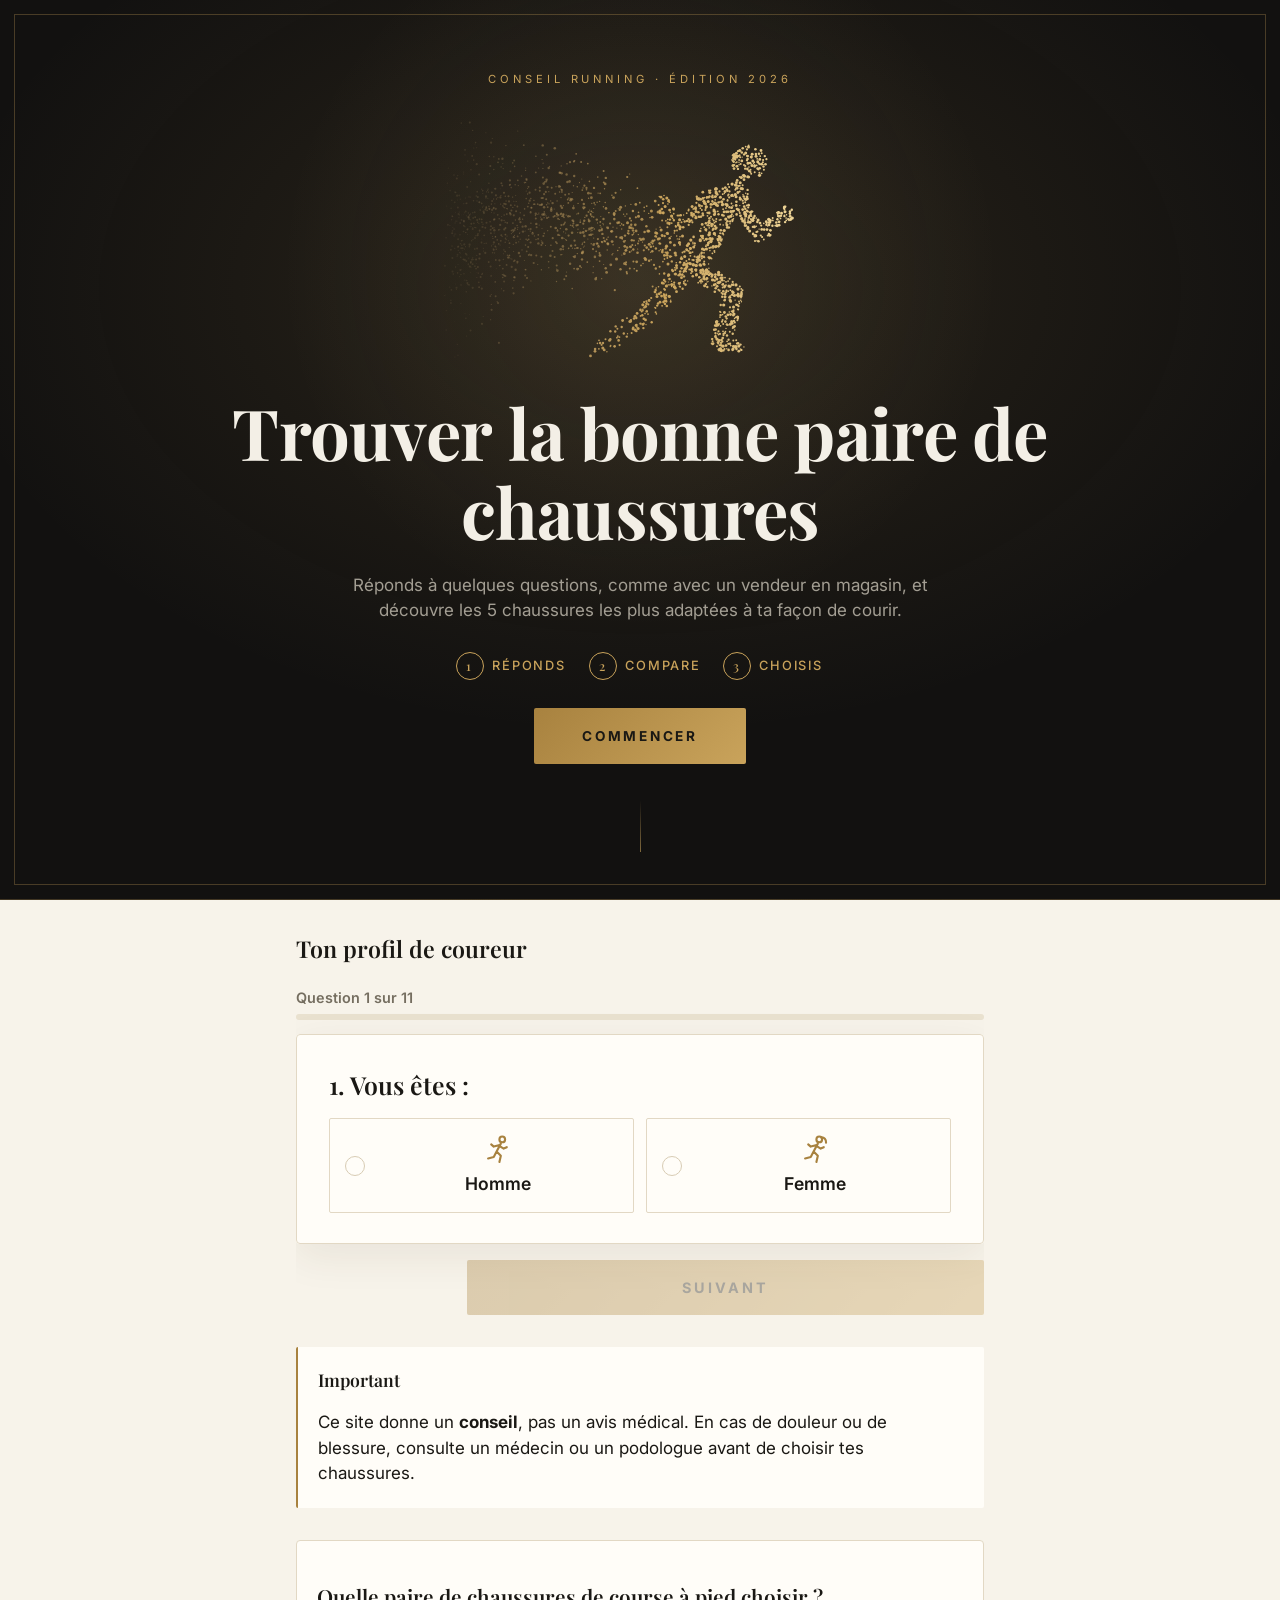
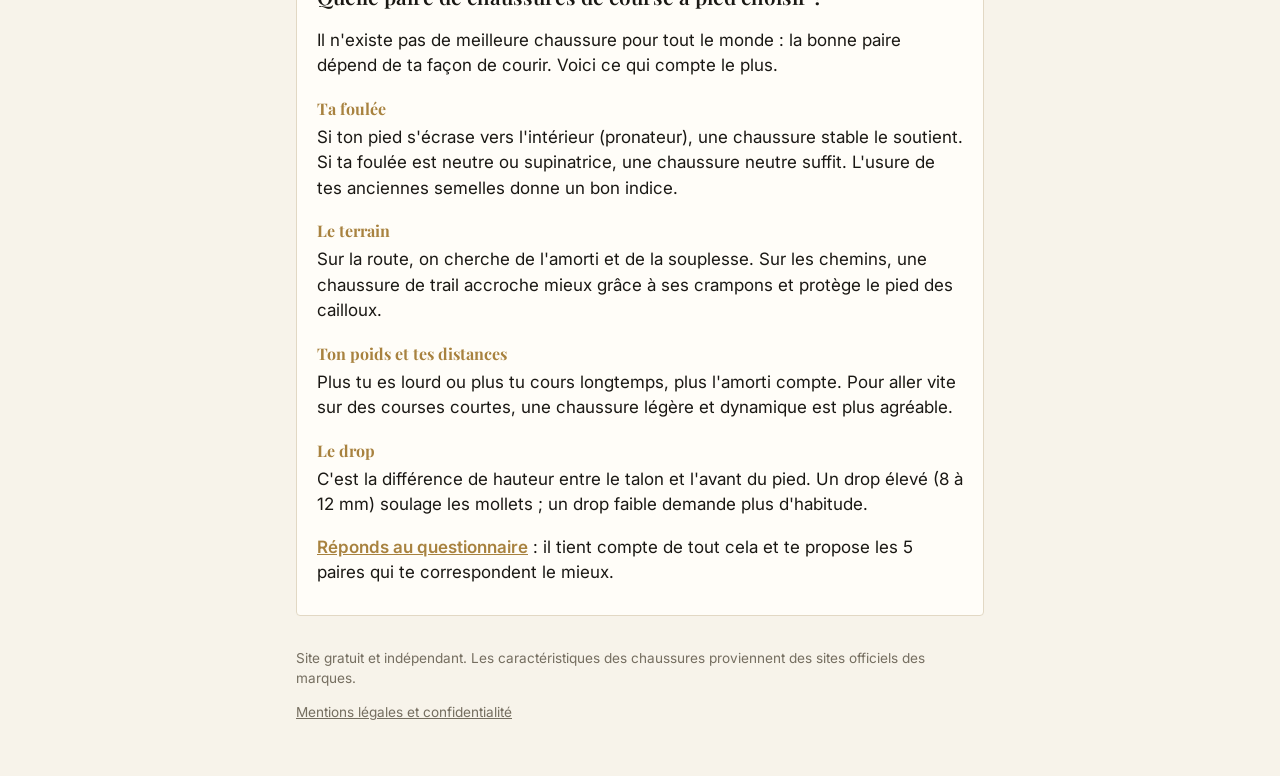
==== commit f3e4fd94: "Pouvoir modifier ses réponses sans refaire tout le questionnaire Co-Authored-By: Claude Opus 5.5 <no" ====
--- a/index.html
+++ b/index.html
@@ -353,6 +353,16 @@
           <button type="submit" id="bouton-envoyer">Voir mes chaussures</button>
           </div>
 
+          <!-- ----- Le récapitulatif des réponses -----
+               Il s'affiche quand on revient des résultats pour changer une réponse.
+               app.js le remplit : une ligne par question, un clic pour la modifier. -->
+          <div id="recapitulatif" class="recapitulatif" tabindex="-1" hidden>
+            <h3>Tes réponses</h3>
+            <p><small>Choisis la réponse à changer : pas besoin de tout refaire.</small></p>
+            <ul id="liste-reponses" class="liste-reponses"></ul>
+            <button type="submit">Voir mes chaussures</button>
+          </div>
+
           <!-- Les boutons pour passer d'une question à l'autre.
                app.js les affiche et y range aussi le bouton « Voir mes chaussures ».
                type="button" : ils n'envoient pas le formulaire. -->
@@ -403,8 +413,11 @@
     <!-- Installe l'appli de téléphone (voir js/appli.js). -->
     <script src="js/appli.js"></script>
     <!-- Le compteur de visites GoatCounter : il compte les pages vues, sans cookie
-         et sans garder l'adresse IP. Les chiffres sont sur lachaussureparfaite.goatcounter.com. -->
+         et sans garder l'adresse IP. Les chiffres sont sur lachaussureparfaite.goatcounter.com.
+         On envoie toujours l'adresse « / », sans les réponses qu'elle peut contenir
+         quand on revient des résultats pour les modifier. -->
     <script data-goatcounter="https://lachaussureparfaite.goatcounter.com/count"
+            data-goatcounter-settings='{"path": "/"}'
             async src="//gc.zgo.at/count.js"></script>
   </body>
 </html>
--- a/css/style.css
+++ b/css/style.css
@@ -653,6 +653,108 @@
   flex: 0 0 auto;
 }
 
+/* ---------- Le récapitulatif des réponses ----------
+   Une carte comme les questions, avec une ligne par réponse.
+   Chaque ligne est un bouton : la question en petit, la réponse en dessous,
+   et "Modifier" à droite, qui se teinte d'or au survol. */
+.recapitulatif {
+  padding: 26px 20px 20px;
+  background-color: var(--couleur-carte);
+  border: 1px solid var(--couleur-bordure);
+  border-radius: var(--arrondi);
+  box-shadow: var(--ombre);
+}
+
+.recapitulatif:focus {
+  outline: none;
+}
+
+.recapitulatif h3 {
+  margin: 0 0 4px;
+  font-size: 1.45rem;
+}
+
+.recapitulatif p {
+  margin: 0 0 14px;
+}
+
+.liste-reponses {
+  list-style: none;
+  margin: 0 0 20px;
+  padding: 0;
+}
+
+/* Le bouton d'une ligne : on enlève le style des boutons dorés. */
+.ligne-reponse {
+  display: grid;
+  grid-template-columns: 1fr auto;
+  align-items: center;
+  gap: 2px 12px;
+  width: 100%;
+  padding: 12px 4px;
+  font-family: var(--police-texte);
+  font-size: 1rem;
+  font-weight: 400;
+  letter-spacing: normal;
+  text-transform: none;
+  text-align: left;
+  color: var(--couleur-texte);
+  background: none;
+  border-bottom: 1px solid var(--couleur-bordure);
+  border-radius: 0;
+  transition: background-color 0.25s, padding 0.25s var(--douceur);
+}
+
+.liste-reponses li:last-child .ligne-reponse {
+  border-bottom: none;
+}
+
+.ligne-question {
+  grid-column: 1;
+  font-size: 0.8rem;
+  color: var(--couleur-texte-doux);
+}
+
+.ligne-valeur {
+  grid-column: 1;
+  font-weight: 600;
+}
+
+/* "Modifier" occupe les deux lignes, à droite. */
+.ligne-modifier {
+  grid-column: 2;
+  grid-row: 1 / 3;
+  font-size: 0.75rem;
+  font-weight: 700;
+  letter-spacing: 0.15em;
+  text-transform: uppercase;
+  color: var(--couleur-principale);
+}
+
+@media (hover: hover) {
+  .ligne-reponse:hover {
+    padding-left: 12px;
+    padding-right: 12px;
+    background-color: color-mix(in srgb, var(--couleur-pale) 60%, transparent);
+  }
+}
+
+/* Dans le récapitulatif qui arrive, les lignes apparaissent l'une après l'autre. */
+.recapitulatif.entree-avance li {
+  animation: apparition 0.45s var(--douceur) both;
+}
+
+.recapitulatif.entree-avance li:nth-child(2) { animation-delay: 0.03s; }
+.recapitulatif.entree-avance li:nth-child(3) { animation-delay: 0.06s; }
+.recapitulatif.entree-avance li:nth-child(4) { animation-delay: 0.09s; }
+.recapitulatif.entree-avance li:nth-child(5) { animation-delay: 0.12s; }
+.recapitulatif.entree-avance li:nth-child(6) { animation-delay: 0.15s; }
+.recapitulatif.entree-avance li:nth-child(7) { animation-delay: 0.18s; }
+.recapitulatif.entree-avance li:nth-child(8) { animation-delay: 0.21s; }
+.recapitulatif.entree-avance li:nth-child(9) { animation-delay: 0.24s; }
+.recapitulatif.entree-avance li:nth-child(10) { animation-delay: 0.27s; }
+.recapitulatif.entree-avance li:nth-child(11) { animation-delay: 0.3s; }
+
 /* "Précédent" sur la première question : invisible, mais il garde sa place. */
 .invisible {
   visibility: hidden;
@@ -904,7 +1006,7 @@
 
 /* Le reflet : un calque (::after) qui traverse le bouton au survol.
    "translate" soulève le bouton sans gêner ses animations d'apparition. */
-button:not(.bouton-secondaire),
+button:not(.bouton-secondaire):not(.ligne-reponse),
 .bouton-commencer,
 .bouton-recommencer {
   position: relative;
@@ -912,7 +1014,7 @@
   transition: translate 0.3s var(--douceur), box-shadow 0.3s, opacity 0.3s;
 }
 
-button:not(.bouton-secondaire)::after,
+button:not(.bouton-secondaire):not(.ligne-reponse)::after,
 .bouton-commencer::after,
 .bouton-recommencer::after {
   content: "";
@@ -924,14 +1026,14 @@
   pointer-events: none;
 }
 
-button:not(.bouton-secondaire):hover,
+button:not(.bouton-secondaire):not(.ligne-reponse):hover,
 .bouton-commencer:hover,
 .bouton-recommencer:hover {
   translate: 0 -2px;
   box-shadow: 0 12px 28px rgba(168, 130, 63, 0.35);
 }
 
-button:not(.bouton-secondaire):hover::after,
+button:not(.bouton-secondaire):not(.ligne-reponse):hover::after,
 .bouton-commencer:hover::after,
 .bouton-recommencer:hover::after {
   transform: translateX(120%);
@@ -1498,6 +1600,29 @@
 .zone-recommencer {
   text-align: center;
   margin: 24px 0 0;
+}
+
+/* "Tout recommencer" : un simple lien discret, sous le bouton doré. */
+.lien-recommencer {
+  display: block;
+  width: fit-content;
+  margin: 16px auto 0;
+  font-size: 0.9rem;
+  color: var(--couleur-texte-doux);
+}
+
+.lien-recommencer:hover {
+  color: var(--couleur-principale);
+}
+
+/* "Modifier mes réponses" dans le bandeau noir : petit lien doré souligné. */
+.lien-modifier-bandeau {
+  display: inline-block;
+  margin-top: 14px;
+  font-size: 0.85rem;
+  font-weight: 600;
+  color: var(--or-sur-bandeau);
+  text-underline-offset: 4px;
 }
 
 .bouton-recommencer {
